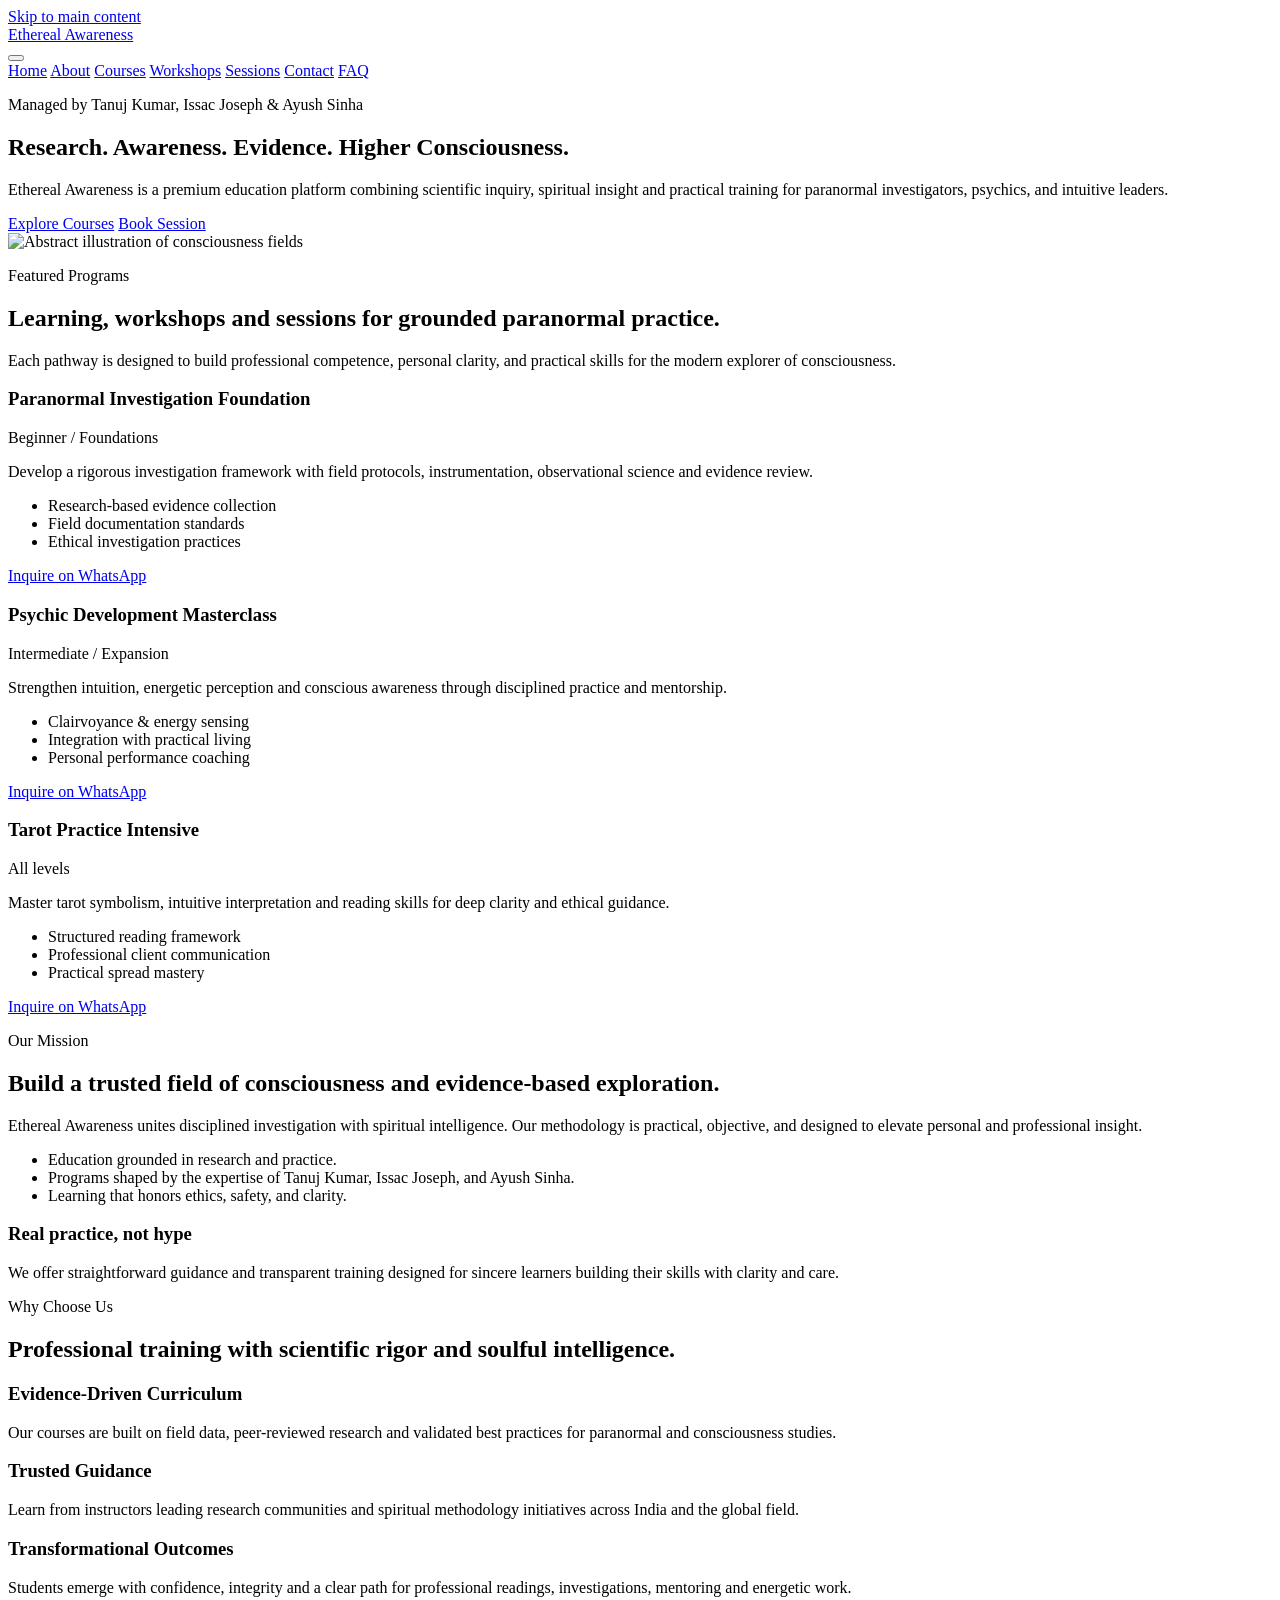
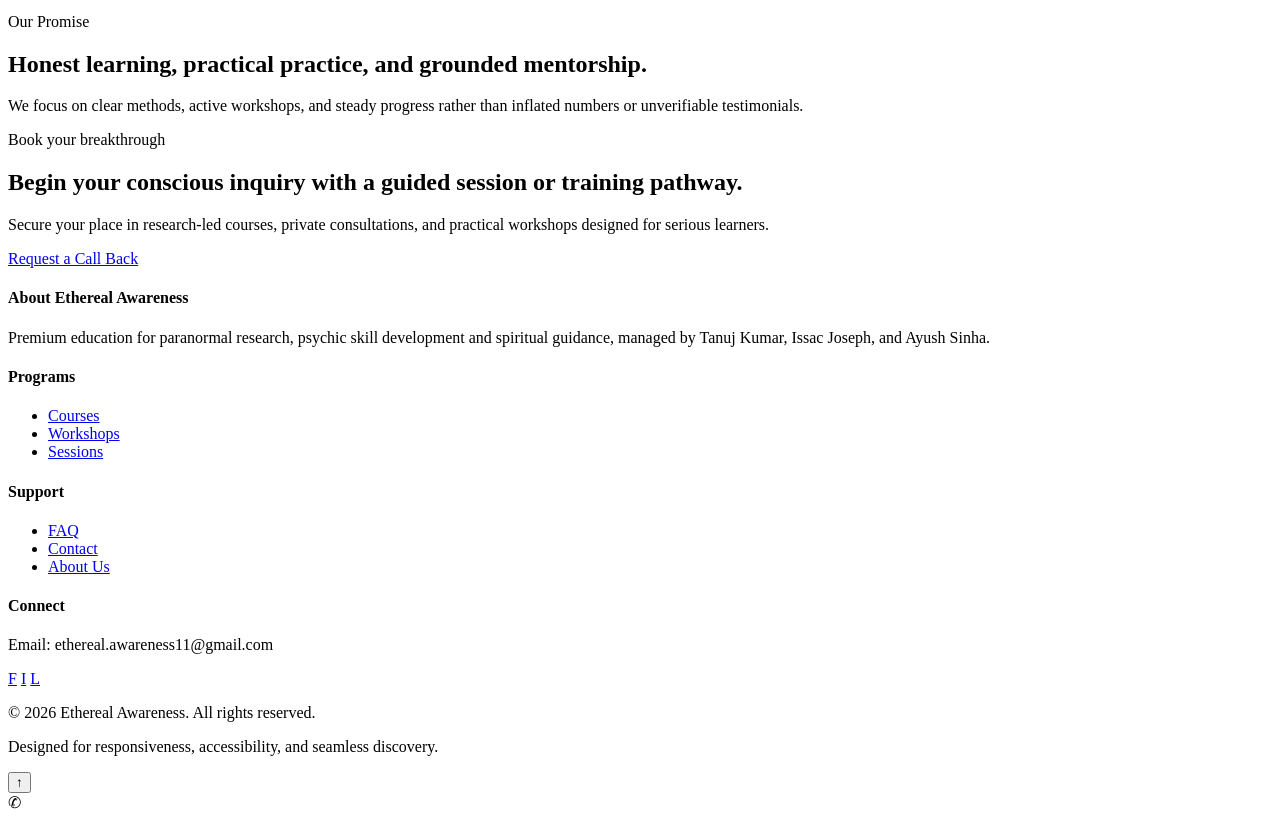
==== index.html @ 98757a9a "Add files via upload" ====
<!DOCTYPE html>
<html lang="en">
<head>
  <meta charset="UTF-8" />
  <meta http-equiv="X-UA-Compatible" content="IE=edge" />
  <meta name="viewport" content="width=device-width, initial-scale=1.0" />
  <title>Ethereal Awareness | Paranormal Education, Psychic Development & Spiritual Training</title>
  <meta name="description" content="Ethereal Awareness delivers premium paranormal education, investigator training, psychic development, tarot practice, and spiritual guidance. Managed by Tanuj Kumar, Issac Joseph, and Ayush Sinha." />
  <meta name="keywords" content="paranormal investigation India, psychic reading India, tarot reading, paranormal training, ghost investigation course, spiritual guidance, psychic development course, energy reading, paranormal workshops, intuition training" />
  <meta property="og:title" content="Ethereal Awareness | Paranormal Education & Psychic Training" />
  <meta property="og:description" content="Experience research-led spiritual training with Ethereal Awareness. Study paranormal investigation, psychic development, tarot reading and consciousness research." />
  <meta property="og:type" content="website" />
  <meta property="og:url" content="https://etherealawareness.vercel.app/" />
  <meta property="og:image" content="images/hero-illustration.svg" />
  <meta name="twitter:card" content="summary_large_image" />
  <meta name="twitter:title" content="Ethereal Awareness | Paranormal Education & Psychic Training" />
  <meta name="twitter:description" content="A premium platform for paranormal education, energy awareness, intuition training and investigative research guided by Tanuj Kumar, Issac Joseph, and Ayush Sinha." />
  <meta name="twitter:image" content="images/hero-illustration.svg" />
  <link rel="stylesheet" href="css/style.css" />
  <link rel="stylesheet" href="css/responsive.css" />
  <link rel="stylesheet" href="css/animations.css" />
</head>
<body data-schema="WebPage">
  <a class="skip-link" href="#main-content">Skip to main content</a>
  <div class="scroll-progress"></div>
  <header class="navbar transparent" role="banner">
    <div class="navbar-container container">
      <a class="navbar-brand" href="index.html">Ethereal Awareness</a>
      <nav>
        <button class="hamburger" type="button" aria-label="Toggle navigation">
          <span></span>
          <span></span>
          <span></span>
        </button>
        <div class="navbar-menu" role="navigation" aria-label="Primary navigation">
          <a href="index.html">Home</a>
          <a href="about.html">About</a>
          <a href="courses.html">Courses</a>
          <a href="workshops.html">Workshops</a>
          <a href="sessions.html">Sessions</a>
          <a href="contact.html">Contact</a>
          <a href="faq.html">FAQ</a>
        </div>
      </nav>
    </div>
  </header>

  <main id="main-content">
    <section class="hero">
      <div class="container hero-content scroll-animate">
        <p class="badge badge-secondary text-uppercase">Managed by Tanuj Kumar, Issac Joseph & Ayush Sinha</p>
        <h1>Research. Awareness. Evidence. Higher Consciousness.</h1>
        <p class="hero-subtitle">Ethereal Awareness is a premium education platform combining scientific inquiry, spiritual insight and practical training for paranormal investigators, psychics, and intuitive leaders.</p>
        <div class="hero-cta">
          <a class="btn btn-primary btn-large" href="courses.html">Explore Courses</a>
          <a class="btn btn-secondary btn-large" href="sessions.html">Book Session</a>
        </div>
        <img class="hero-illustration" src="images/hero-illustration.svg" alt="Abstract illustration of consciousness fields" loading="lazy" decoding="async" />
      </div>
    </section>

    <section class="container py-2xl">
      <div class="section-header scroll-animate">
        <p class="badge badge-accent">Featured Programs</p>
        <h2>Learning, workshops and sessions for grounded paranormal practice.</h2>
        <div class="divider"></div>
        <p>Each pathway is designed to build professional competence, personal clarity, and practical skills for the modern explorer of consciousness.</p>
      </div>

      <div class="grid grid-3 gap-lg">
        <article class="card course-card scroll-animate-scale">
          <h3 class="course-title">Paranormal Investigation Foundation</h3>
          <p class="course-level">Beginner / Foundations</p>
          <p class="course-description">Develop a rigorous investigation framework with field protocols, instrumentation, observational science and evidence review.</p>
          <ul class="course-benefits">
            <li>Research-based evidence collection</li>
            <li>Field documentation standards</li>
            <li>Ethical investigation practices</li>
          </ul>
          <a class="btn btn-secondary course-cta" href="https://wa.me/918809663323?text=Hi,%20I%20would%20like%20to%20inquire%20about%20Paranormal%20Investigation%20Foundation." target="_blank" rel="noopener">Inquire on WhatsApp</a>
        </article>

        <article class="card course-card scroll-animate-scale">
          <h3 class="course-title">Psychic Development Masterclass</h3>
          <p class="course-level">Intermediate / Expansion</p>
          <p class="course-description">Strengthen intuition, energetic perception and conscious awareness through disciplined practice and mentorship.</p>
          <ul class="course-benefits">
            <li>Clairvoyance & energy sensing</li>
            <li>Integration with practical living</li>
            <li>Personal performance coaching</li>
          </ul>
          <a class="btn btn-secondary course-cta" href="https://wa.me/918809663323?text=Hi,%20I%20would%20like%20to%20inquire%20about%20Psychic%20Development%20Masterclass." target="_blank" rel="noopener">Inquire on WhatsApp</a>
        </article>

        <article class="card course-card scroll-animate-scale">
          <h3 class="course-title">Tarot Practice Intensive</h3>
          <p class="course-level">All levels</p>
          <p class="course-description">Master tarot symbolism, intuitive interpretation and reading skills for deep clarity and ethical guidance.</p>
          <ul class="course-benefits">
            <li>Structured reading framework</li>
            <li>Professional client communication</li>
            <li>Practical spread mastery</li>
          </ul>
          <a class="btn btn-secondary course-cta" href="https://wa.me/918809663323?text=Hi,%20I%20would%20like%20to%20inquire%20about%20Tarot%20Practice%20Intensive." target="_blank" rel="noopener">Inquire on WhatsApp</a>
        </article>
      </div>
    </section>

    <section class="container py-2xl">
      <div class="grid grid-2 gap-lg items-center">
        <div class="scroll-animate-left">
          <p class="badge badge-accent">Our Mission</p>
          <h2>Build a trusted field of consciousness and evidence-based exploration.</h2>
          <p>Ethereal Awareness unites disciplined investigation with spiritual intelligence. Our methodology is practical, objective, and designed to elevate personal and professional insight.</p>
          <ul class="course-benefits">
            <li>Education grounded in research and practice.</li>
            <li>Programs shaped by the expertise of Tanuj Kumar, Issac Joseph, and Ayush Sinha.</li>
            <li>Learning that honors ethics, safety, and clarity.</li>
          </ul>
        </div>
        <div class="card card-glass scroll-animate-right">
          <h3>Real practice, not hype</h3>
          <p>We offer straightforward guidance and transparent training designed for sincere learners building their skills with clarity and care.</p>
        </div>
      </div>
    </section>

    <section class="container py-2xl">
      <div class="section-header scroll-animate">
        <p class="badge badge-accent">Why Choose Us</p>
        <h2>Professional training with scientific rigor and soulful intelligence.</h2>
        <div class="divider"></div>
      </div>

      <div class="grid grid-3 gap-lg">
        <article class="card scroll-animate-scale">
          <h3>Evidence-Driven Curriculum</h3>
          <p>Our courses are built on field data, peer-reviewed research and validated best practices for paranormal and consciousness studies.</p>
        </article>
        <article class="card scroll-animate-scale">
          <h3>Trusted Guidance</h3>
          <p>Learn from instructors leading research communities and spiritual methodology initiatives across India and the global field.</p>
        </article>
        <article class="card scroll-animate-scale">
          <h3>Transformational Outcomes</h3>
          <p>Students emerge with confidence, integrity and a clear path for professional readings, investigations, mentoring and energetic work.</p>
        </article>
      </div>
    </section>

    <section class="container py-2xl">
      <div class="section-header scroll-animate">
        <p class="badge badge-accent">Our Promise</p>
        <h2>Honest learning, practical practice, and grounded mentorship.</h2>
        <div class="divider"></div>
        <p>We focus on clear methods, active workshops, and steady progress rather than inflated numbers or unverifiable testimonials.</p>
      </div>
    </section>

    <section class="container py-2xl card-glass scroll-animate">
      <div class="grid grid-2 gap-lg items-center">
        <div>
          <p class="badge badge-success">Book your breakthrough</p>
          <h2>Begin your conscious inquiry with a guided session or training pathway.</h2>
          <p>Secure your place in research-led courses, private consultations, and practical workshops designed for serious learners.</p>
        </div>
        <div class="text-right">
          <a class="btn btn-primary btn-large" href="contact.html">Request a Call Back</a>
        </div>
      </div>
    </section>
  </main>

  <footer>
    <div class="container footer-content">
      <div class="footer-section">
        <h4>About Ethereal Awareness</h4>
        <p>Premium education for paranormal research, psychic skill development and spiritual guidance, managed by Tanuj Kumar, Issac Joseph, and Ayush Sinha.</p>
      </div>
      <div class="footer-section">
        <h4>Programs</h4>
        <ul class="footer-links">
          <li><a href="courses.html">Courses</a></li>
          <li><a href="workshops.html">Workshops</a></li>
          <li><a href="sessions.html">Sessions</a></li>
        </ul>
      </div>
      <div class="footer-section">
        <h4>Support</h4>
        <ul class="footer-links">
          <li><a href="faq.html">FAQ</a></li>
          <li><a href="contact.html">Contact</a></li>
          <li><a href="about.html">About Us</a></li>
        </ul>
      </div>
      <div class="footer-section">
        <h4>Connect</h4>
        <p>Email: ethereal.awareness11@gmail.com</p>
        <div class="footer-socials">
          <a href="https://www.facebook.com" target="_blank" rel="noopener" aria-label="Facebook">F</a>
          <a href="https://www.instagram.com" target="_blank" rel="noopener" aria-label="Instagram">I</a>
          <a href="https://www.linkedin.com" target="_blank" rel="noopener" aria-label="LinkedIn">L</a>
        </div>
      </div>
    </div>
    <div class="container footer-bottom">
      <p class="footer-copyright">© 2026 Ethereal Awareness. All rights reserved.</p>
      <p class="text-muted">Designed for responsiveness, accessibility, and seamless discovery.</p>
    </div>
  </footer>

  <button class="back-to-top" type="button" aria-label="Back to top">↑</button>
  <div class="whatsapp-float" data-href="https://wa.me/918809663323?text=Hello,%20I%20would%20like%20to%20learn%20more%20about%20Higher%20Awareness." aria-label="Chat on WhatsApp">✆</div>

  <script defer src="js/main.js"></script>
  <script defer src="js/animations.js"></script>
  <script defer src="js/forms.js"></script>
  <script defer src="js/seo.js"></script>
</body>
</html>
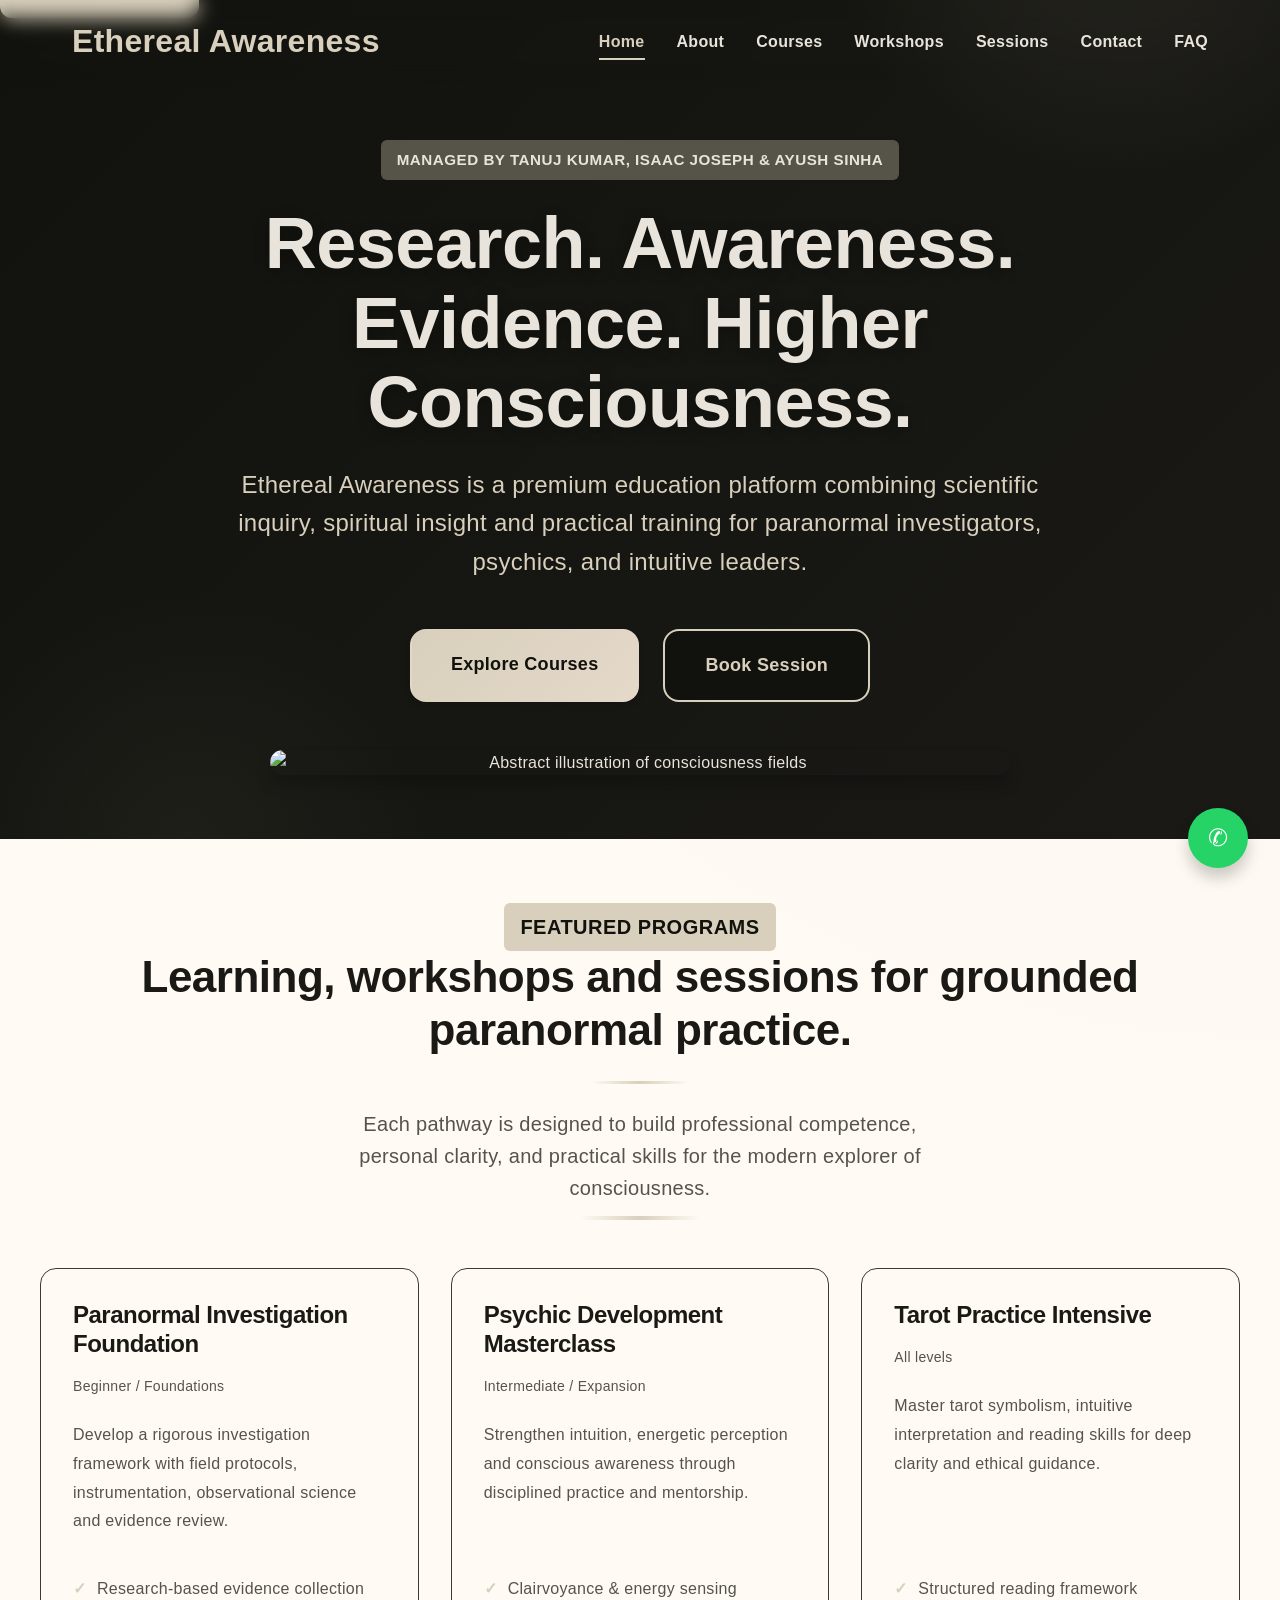
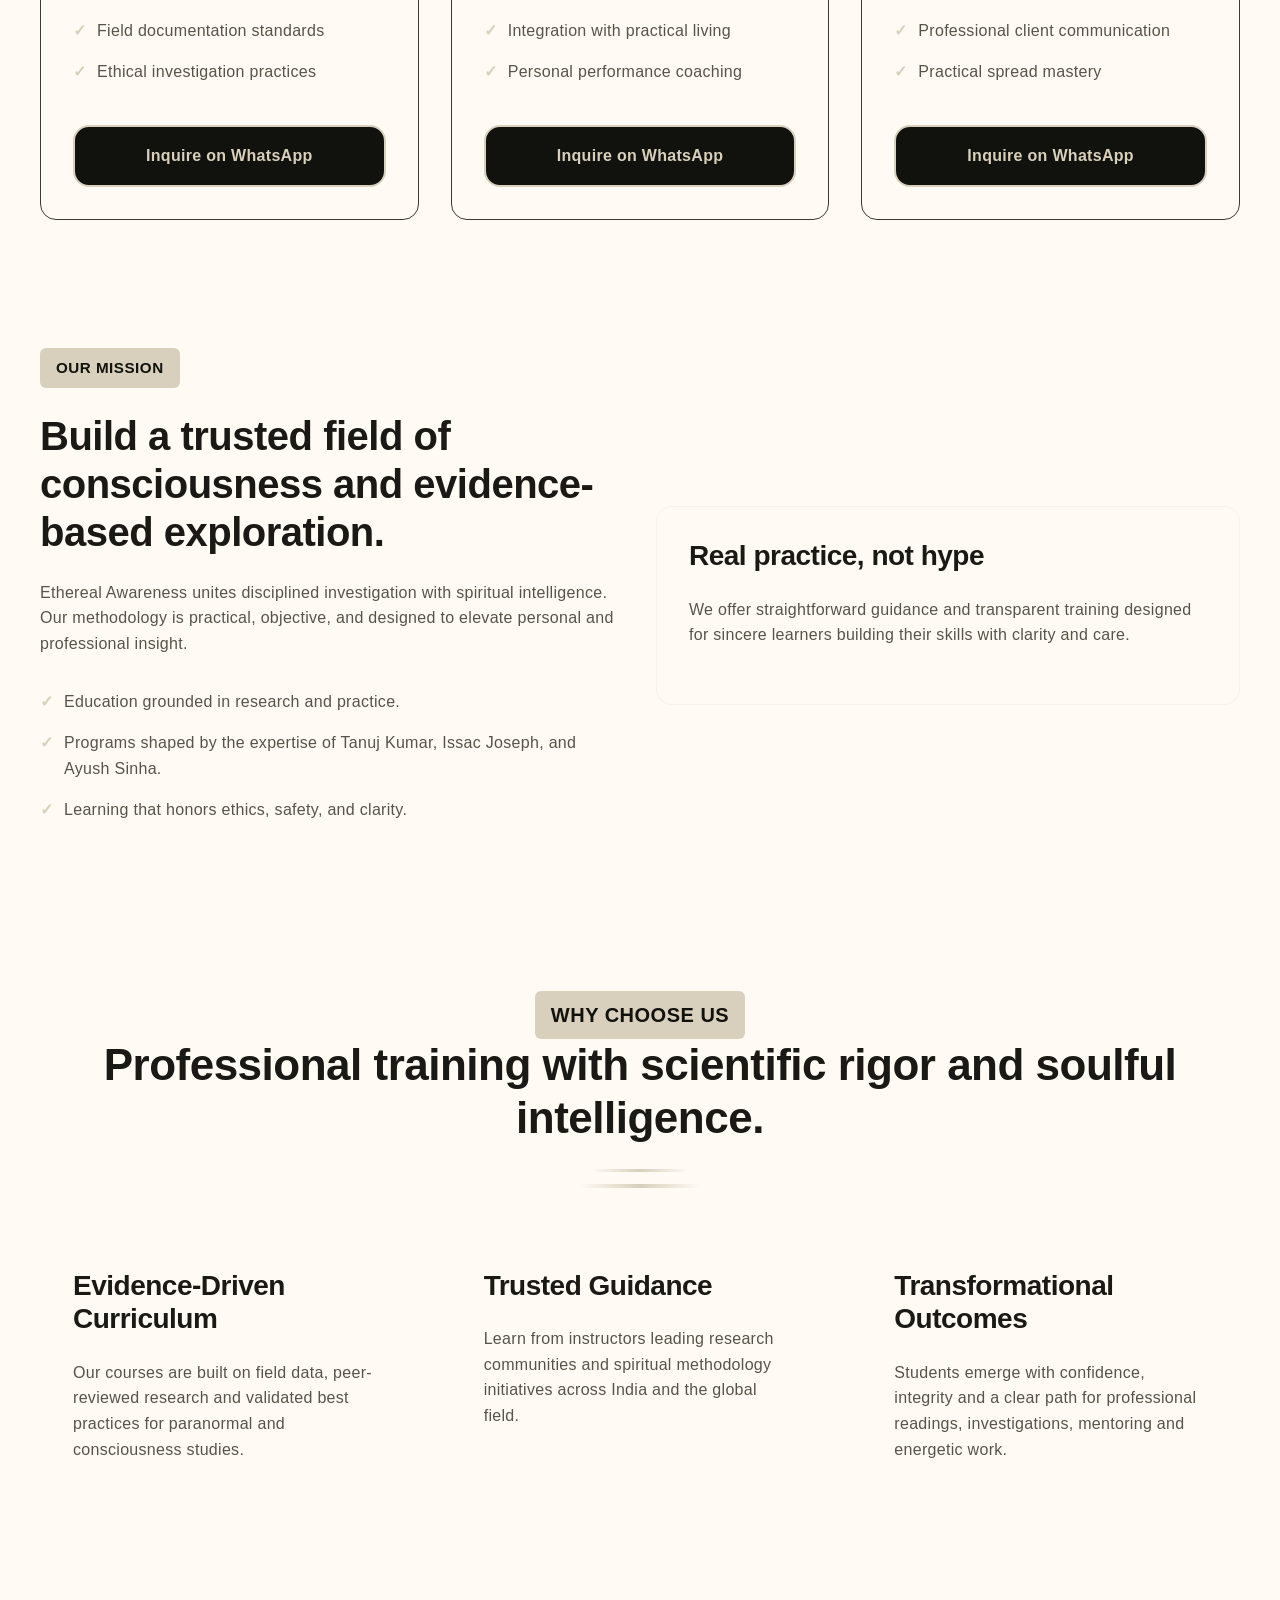
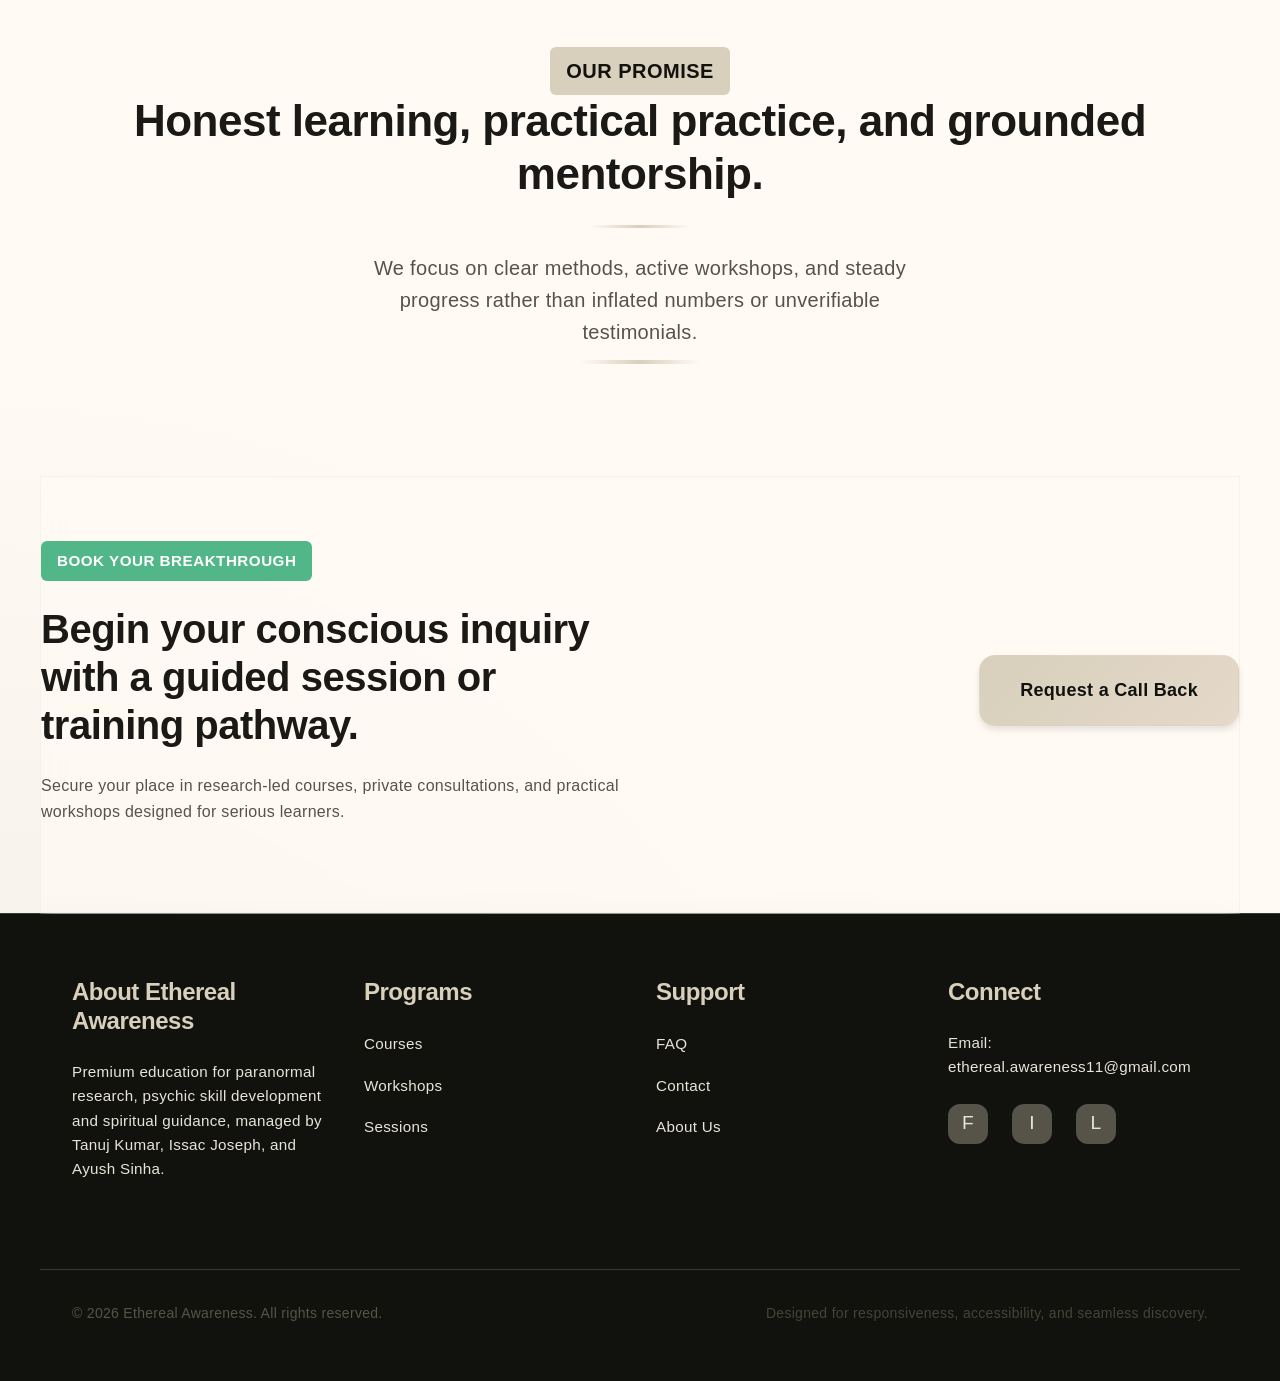
==== commit 11c2d966: "Fix HTML encoding issues in index.html" ====
--- a/index.html
+++ b/index.html
@@ -48,7 +48,7 @@
   <main id="main-content">
     <section class="hero">
       <div class="container hero-content scroll-animate">
-        <p class="badge badge-secondary text-uppercase">Managed by Tanuj Kumar, Issac Joseph & Ayush Sinha</p>
+        <p class="badge badge-secondary text-uppercase">Managed by Tanuj Kumar, Isaac Joseph & Ayush Sinha</p>
         <h1>Research. Awareness. Evidence. Higher Consciousness.</h1>
         <p class="hero-subtitle">Ethereal Awareness is a premium education platform combining scientific inquiry, spiritual insight and practical training for paranormal investigators, psychics, and intuitive leaders.</p>
         <div class="hero-cta">
@@ -217,4 +217,4 @@
   <script defer src="js/forms.js"></script>
   <script defer src="js/seo.js"></script>
 </body>
-</html>+</html>
--- a/css/style.css
+++ b/css/style.css
@@ -0,0 +1,1466 @@
+/*
+ * etherealawareness.vercel.app - Main Stylesheet
+ * Premium Spiritual & Paranormal Education Platform
+ * Build for Performance & Accessibility (WCAG AA)
+ */
+
+:root {
+  --primary-bg: #11120D;
+  --secondary: #565449;
+  --accent: #D8CFBC;
+  --light-bg: #FFFBF4;
+  --dark-text: #1A1915;
+  --light-text: #E8E4DB;
+  --border: #3A3935;
+  --success: #52B788;
+  --error: #D62828;
+  --warning: #F77F00;
+  
+  --spacing-xs: 0.5rem;
+  --spacing-sm: 1rem;
+  --spacing-md: 1.5rem;
+  --spacing-lg: 2rem;
+  --spacing-xl: 3rem;
+  --spacing-2xl: 4rem;
+  
+  --radius-sm: 0.375rem;
+  --radius-md: 0.75rem;
+  --radius-lg: 1rem;
+  --radius-xl: 1.5rem;
+  
+  --transition-fast: 150ms ease;
+  --transition-normal: 300ms ease;
+  --transition-slow: 500ms ease;
+  
+  --shadow-sm: 0 1px 2px rgba(0, 0, 0, 0.05);
+  --shadow-md: 0 4px 6px rgba(0, 0, 0, 0.1);
+  --shadow-lg: 0 10px 15px rgba(0, 0, 0, 0.2);
+  --shadow-xl: 0 20px 25px rgba(0, 0, 0, 0.3);
+}
+
+/* ========== RESET & GLOBALS ========== */
+
+*,
+*::before,
+*::after {
+  margin: 0;
+  padding: 0;
+  box-sizing: border-box;
+}
+
+html {
+  scroll-behavior: smooth;
+  -webkit-font-smoothing: antialiased;
+  -moz-osx-font-smoothing: grayscale;
+}
+
+body {
+  font-family: -apple-system, BlinkMacSystemFont, 'Segoe UI', Roboto, 'Helvetica Neue', Arial, sans-serif;
+  line-height: 1.6;
+  color: var(--dark-text);
+  background: radial-gradient(circle at top right, rgba(216, 207, 188, 0.12), transparent 24%), radial-gradient(circle at bottom left, rgba(86, 84, 73, 0.08), transparent 22%), var(--light-bg);
+  min-height: 100vh;
+  font-size: 1rem;
+  letter-spacing: 0.3px;
+}
+
+img,
+svg,
+picture {
+  max-width: 100%;
+  height: auto;
+  display: block;
+}
+
+/* ========== TYPOGRAPHY ========== */
+
+h1, h2, h3, h4, h5, h6 {
+  font-weight: 700;
+  line-height: 1.2;
+  margin-bottom: var(--spacing-md);
+  color: var(--dark-text);
+  letter-spacing: -0.5px;
+}
+
+h1 {
+  font-size: 3.5rem;
+}
+
+h2 {
+  font-size: 2.5rem;
+}
+
+h3 {
+  font-size: 1.75rem;
+}
+
+h4 {
+  font-size: 1.5rem;
+}
+
+h5 {
+  font-size: 1.25rem;
+}
+
+h6 {
+  font-size: 1rem;
+}
+
+p {
+  margin-bottom: var(--spacing-md);
+  color: var(--secondary);
+}
+
+a {
+  color: var(--accent);
+  text-decoration: none;
+  transition: color var(--transition-normal);
+}
+
+a:hover {
+  color: #E5D9C9;
+}
+
+strong {
+  font-weight: 600;
+  color: var(--dark-text);
+}
+
+em {
+  font-style: italic;
+  color: var(--secondary);
+}
+
+/* ========== BUTTONS ========== */
+
+.btn {
+  display: inline-block;
+  padding: 1rem 2rem;
+  border-radius: var(--radius-lg);
+  font-weight: 600;
+  text-align: center;
+  cursor: pointer;
+  border: 1px solid transparent;
+  transition: all var(--transition-normal);
+  font-size: 1rem;
+  text-decoration: none;
+  white-space: nowrap;
+  user-select: none;
+  position: relative;
+  overflow: hidden;
+  background-size: 200% 100%;
+}
+
+.btn:hover {
+  color: inherit;
+}
+
+.btn:active {
+  transform: scale(0.98);
+}
+
+.btn-primary {
+  background: linear-gradient(135deg, var(--accent) 0%, #E5D9C9 100%);
+  color: var(--primary-bg);
+  box-shadow: var(--shadow-md);
+}
+
+.btn-primary {
+  background: linear-gradient(135deg, var(--accent) 0%, #E5D9C9 100%);
+  color: var(--primary-bg);
+  box-shadow: var(--shadow-md);
+  background-position: left center;
+}
+
+.btn-primary:hover {
+  transform: translateY(-2px);
+  box-shadow: var(--shadow-lg);
+  background-position: right center;
+}
+
+.btn-secondary {
+  background: var(--primary-bg);
+  color: var(--accent);
+  border: 2px solid var(--accent);
+}
+
+.btn-secondary {
+  background: var(--primary-bg);
+  color: var(--accent);
+  border: 2px solid var(--accent);
+  background-position: left center;
+}
+
+.btn-secondary:hover {
+  background: var(--secondary);
+  color: var(--light-bg);
+  border-color: var(--light-bg);
+  transform: translateY(-1px);
+}
+
+.btn-small {
+  padding: 0.75rem 1.5rem;
+  font-size: 0.875rem;
+}
+
+.btn-large {
+  padding: 1.25rem 2.5rem;
+  font-size: 1.125rem;
+}
+
+.btn-block {
+  width: 100%;
+  display: block;
+}
+
+/* ========== FORMS ========== */
+
+input,
+textarea,
+select {
+  font-family: inherit;
+  font-size: 1rem;
+  width: 100%;
+  padding: var(--spacing-sm);
+  border: 2px solid var(--border);
+  border-radius: var(--radius-md);
+  background-color: var(--light-bg);
+  color: var(--dark-text);
+  transition: border-color var(--transition-normal), box-shadow var(--transition-normal);
+}
+
+input:focus,
+textarea:focus,
+select:focus {
+  outline: none;
+  border-color: var(--accent);
+  box-shadow: 0 0 0 3px rgba(216, 207, 188, 0.1);
+}
+
+input::placeholder,
+textarea::placeholder {
+  color: var(--secondary);
+  opacity: 0.7;
+}
+
+textarea {
+  resize: vertical;
+  min-height: 120px;
+}
+
+.form-group {
+  margin-bottom: var(--spacing-lg);
+}
+
+label {
+  display: block;
+  margin-bottom: var(--spacing-sm);
+  font-weight: 600;
+  color: var(--dark-text);
+}
+
+.error-message {
+  color: var(--error);
+  font-size: 0.875rem;
+  margin-top: 0.25rem;
+  display: none;
+}
+
+input.error,
+textarea.error {
+  border-color: var(--error);
+}
+
+input.error ~ .error-message,
+textarea.error ~ .error-message {
+  display: block;
+}
+
+.success-message {
+  color: var(--success);
+  font-size: 0.875rem;
+  margin-top: 0.25rem;
+  display: none;
+}
+
+input.success,
+textarea.success {
+  border-color: var(--success);
+}
+
+input.success ~ .success-message,
+textarea.success ~ .success-message {
+  display: block;
+}
+
+/* ========== CONTAINERS & LAYOUT ========== */
+
+.container {
+  width: 100%;
+  max-width: 1200px;
+  margin: 0 auto;
+  padding: 0 var(--spacing-lg);
+}
+
+.container-lg {
+  max-width: 1400px;
+}
+
+.container-sm {
+  max-width: 800px;
+}
+
+.grid {
+  display: grid;
+  gap: var(--spacing-lg);
+}
+
+.grid-2 {
+  grid-template-columns: repeat(2, 1fr);
+}
+
+.grid-3 {
+  grid-template-columns: repeat(3, 1fr);
+}
+
+.grid-4 {
+  grid-template-columns: repeat(4, 1fr);
+}
+
+.flex {
+  display: flex;
+}
+
+.flex-col {
+  flex-direction: column;
+}
+
+.justify-center {
+  justify-content: center;
+}
+
+.justify-between {
+  justify-content: space-between;
+}
+
+.items-center {
+  align-items: center;
+}
+
+.items-start {
+  align-items: flex-start;
+}
+
+.gap-sm {
+  gap: var(--spacing-sm);
+}
+
+.gap-md {
+  gap: var(--spacing-md);
+}
+
+.gap-lg {
+  gap: var(--spacing-lg);
+}
+
+/* ========== SPACING ========== */
+
+.mt-sm { margin-top: var(--spacing-sm); }
+.mt-md { margin-top: var(--spacing-md); }
+.mt-lg { margin-top: var(--spacing-lg); }
+.mt-xl { margin-top: var(--spacing-xl); }
+.mt-2xl { margin-top: var(--spacing-2xl); }
+
+.mb-sm { margin-bottom: var(--spacing-sm); }
+.mb-md { margin-bottom: var(--spacing-md); }
+.mb-lg { margin-bottom: var(--spacing-lg); }
+.mb-xl { margin-bottom: var(--spacing-xl); }
+.mb-2xl { margin-bottom: var(--spacing-2xl); }
+
+.py-sm { padding: var(--spacing-sm) 0; }
+.py-md { padding: var(--spacing-md) 0; }
+.py-lg { padding: var(--spacing-lg) 0; }
+.py-xl { padding: var(--spacing-xl) 0; }
+.py-2xl { padding: var(--spacing-2xl) 0; }
+
+.px-sm { padding: 0 var(--spacing-sm); }
+.px-md { padding: 0 var(--spacing-md); }
+.px-lg { padding: 0 var(--spacing-lg); }
+
+.p-sm { padding: var(--spacing-sm); }
+.p-md { padding: var(--spacing-md); }
+.p-lg { padding: var(--spacing-lg); }
+
+/* ========== CARDS ========== */
+
+.card {
+  background: var(--light-bg);
+  border-radius: var(--radius-lg);
+  border: 1px solid transparent;
+  padding: var(--spacing-lg);
+  transition: transform var(--transition-normal), box-shadow var(--transition-normal), border-color var(--transition-normal);
+  backdrop-filter: blur(10px);
+}
+
+.card:hover {
+  transform: translateY(-6px);
+  box-shadow: var(--shadow-xl);
+  border-color: rgba(216, 207, 188, 0.5);
+}
+
+.card-glass {
+  background: rgba(255, 251, 244, 0.7);
+  border: 1px solid rgba(216, 207, 188, 0.2);
+  backdrop-filter: blur(10px);
+}
+
+.card-dark {
+  background: var(--primary-bg);
+  color: var(--light-text);
+}
+
+.card-dark p {
+  color: var(--light-text);
+}
+
+.card-dark h1,
+.card-dark h2,
+.card-dark h3,
+.card-dark h4,
+.card-dark h5,
+.card-dark h6 {
+  color: var(--accent);
+}
+
+/* ========== SECTION ========== */
+
+section {
+  padding: var(--spacing-2xl) 0;
+  scroll-margin-top: 110px;
+}
+
+.section-header {
+  text-align: center;
+  margin-bottom: var(--spacing-2xl);
+  position: relative;
+}
+
+.section-header::after {
+  content: '';
+  position: absolute;
+  bottom: -1rem;
+  left: 50%;
+  transform: translateX(-50%);
+  width: 120px;
+  height: 4px;
+  background: linear-gradient(90deg, transparent, var(--accent), transparent);
+}
+
+.section-header h2 {
+  font-size: 2.75rem;
+  margin-bottom: var(--spacing-md);
+}
+
+.section-header p {
+  font-size: 1.25rem;
+  max-width: 600px;
+  margin: 0 auto;
+}
+
+.section-accent {
+  color: var(--accent);
+}
+
+/* ========== NAVBAR ========== */
+
+.navbar {
+  position: fixed;
+  top: 0;
+  left: 0;
+  right: 0;
+  background: rgba(17, 18, 13, 0.95);
+  backdrop-filter: blur(10px);
+  z-index: 1000;
+  padding: 1rem 0;
+  min-height: 72px;
+  border-bottom: 1px solid var(--border);
+  box-shadow: var(--shadow-md);
+}
+
+.navbar.transparent {
+  background: transparent;
+  border-bottom: transparent;
+  box-shadow: none;
+}
+
+.navbar.transparent.scrolled {
+  background: rgba(17, 18, 13, 0.95);
+  border-bottom: 1px solid var(--border);
+  box-shadow: var(--shadow-md);
+}
+
+.navbar-container {
+  display: flex;
+  justify-content: space-between;
+  align-items: center;
+  max-width: 1200px;
+  margin: 0 auto;
+  padding: 0 var(--spacing-lg);
+}
+
+.navbar-brand {
+  font-size: 2rem;
+  font-weight: 700;
+  color: var(--accent);
+  text-decoration: none;
+  transition: color var(--transition-normal);
+}
+
+.navbar-menu {
+  display: flex;
+  gap: var(--spacing-lg);
+  list-style: none;
+}
+
+.navbar-menu a {
+  color: var(--light-text);
+  font-weight: 600;
+  position: relative;
+  padding: 0.35rem 0;
+  transition: color var(--transition-normal), transform var(--transition-normal);
+}
+
+.navbar-menu a.active {
+  color: var(--accent);
+}
+
+.navbar-menu a.active::after {
+  width: 100%;
+}
+
+.navbar-menu a:hover {
+  transform: translateY(-1px);
+}
+
+.navbar-menu a::after {
+  content: '';
+  position: absolute;
+  bottom: 0;
+  left: 0;
+  width: 0;
+  height: 2px;
+  background: var(--accent);
+  transition: width var(--transition-normal);
+}
+
+.navbar-menu a:hover {
+  color: var(--accent);
+}
+
+.navbar-menu a:hover::after {
+  width: 100%;
+}
+
+.navbar-menu a.active {
+  color: var(--accent);
+}
+
+.navbar-menu a.active::after {
+  width: 100%;
+}
+
+.hamburger {
+  display: none;
+  flex-direction: column;
+  cursor: pointer;
+  gap: 5px;
+}
+
+.hamburger span {
+  width: 25px;
+  height: 2px;
+  background: var(--accent);
+  border-radius: 2px;
+  transition: all var(--transition-normal);
+}
+
+/* ========== HERO ========== */
+
+.hero {
+  min-height: calc(100vh - 72px);
+  display: flex;
+  align-items: center;
+  justify-content: center;
+  background: linear-gradient(135deg, var(--primary-bg) 0%, #1A1916 100%);
+  color: var(--light-text);
+  padding: 140px var(--spacing-lg) var(--spacing-2xl);
+  position: relative;
+  overflow: hidden;
+}
+
+.hero-content {
+  position: relative;
+  z-index: 1;
+  text-align: center;
+  max-width: 840px;
+  margin: 0 auto;
+}
+
+.hero-subtitle {
+  font-size: 1.35rem;
+  color: rgba(255, 255, 255, 0.92);
+  margin-bottom: var(--spacing-xl);
+  font-weight: 400;
+}
+
+.hero::before {
+  content: '';
+  position: absolute;
+  top: -50%;
+  right: -10%;
+  width: 600px;
+  height: 600px;
+  background: radial-gradient(circle, rgba(216, 207, 188, 0.1) 0%, transparent 70%);
+  border-radius: 50%;
+  animation: float 20s ease-in-out infinite;
+}
+
+.hero::after {
+  content: '';
+  position: absolute;
+  bottom: -30%;
+  left: -5%;
+  width: 500px;
+  height: 500px;
+  background: radial-gradient(circle, rgba(86, 84, 73, 0.15) 0%, transparent 70%);
+  border-radius: 50%;
+  animation: float 25s ease-in-out infinite reverse;
+}
+
+.hero-content {
+  position: relative;
+  z-index: 1;
+  text-align: center;
+  max-width: 900px;
+  margin: 0 auto;
+}
+
+.hero h1 {
+  font-size: 4.5rem;
+  margin-bottom: var(--spacing-md);
+  color: var(--light-text);
+  text-shadow: 0 4px 15px rgba(0, 0, 0, 0.3);
+  line-height: 1.1;
+}
+
+.hero-subtitle {
+  font-size: 1.5rem;
+  color: var(--accent);
+  margin-bottom: var(--spacing-xl);
+  font-weight: 300;
+}
+
+.hero-cta {
+  display: flex;
+  gap: var(--spacing-md);
+  justify-content: center;
+  flex-wrap: wrap;
+  margin-top: var(--spacing-xl);
+}
+
+/* ========== TESTIMONIALS ========== */
+
+.testimonials {
+  position: relative;
+  width: 100%;
+}
+
+.testimonial-slider {
+  position: relative;
+  overflow: hidden;
+}
+
+.testimonial-item {
+  display: none;
+  opacity: 0;
+  transition: opacity var(--transition-slow);
+  text-align: center;
+  padding: var(--spacing-xl);
+}
+
+.testimonial-item.active {
+  display: block;
+  opacity: 1;
+}
+
+.testimonial-content {
+  font-size: 1.25rem;
+  color: var(--dark-text);
+  margin-bottom: var(--spacing-lg);
+  font-style: italic;
+  line-height: 1.8;
+}
+
+.testimonial-author {
+  font-weight: 600;
+  color: var(--accent);
+  margin-bottom: 0.25rem;
+}
+
+.testimonial-title {
+  font-size: 0.875rem;
+  color: var(--secondary);
+}
+
+.testimonial-controls {
+  display: flex;
+  justify-content: center;
+  gap: var(--spacing-sm);
+  margin-top: var(--spacing-lg);
+}
+
+.testimonial-dot {
+  width: 14px;
+  height: 14px;
+  border-radius: 50%;
+  background: var(--border);
+  cursor: pointer;
+  transition: background var(--transition-normal), transform var(--transition-normal), box-shadow var(--transition-normal);
+}
+
+.testimonial-dot:hover {
+  transform: scale(1.25);
+  box-shadow: 0 0 0 6px rgba(216, 207, 188, 0.12);
+}
+
+.testimonial-dot.active {
+  background: var(--accent);
+  transform: scale(1.3);
+}
+
+/* ========== COURSE CARDS ========== */
+
+.course-card {
+  background: var(--light-bg);
+  border-radius: var(--radius-lg);
+  border: 1px solid var(--border);
+  padding: var(--spacing-lg);
+  display: flex;
+  flex-direction: column;
+  height: 100%;
+  transition: all var(--transition-normal);
+  position: relative;
+  overflow: hidden;
+}
+
+.course-card::before {
+  content: '';
+  position: absolute;
+  top: 0;
+  left: 0;
+  right: 0;
+  height: 4px;
+  background: linear-gradient(90deg, var(--accent), #E5D9C9);
+  transform: scaleX(0);
+  transform-origin: left;
+  transition: transform var(--transition-normal);
+}
+
+.course-card:hover {
+  transform: translateY(-8px);
+  box-shadow: var(--shadow-lg);
+  border-color: var(--accent);
+}
+
+.course-card:hover::before {
+  transform: scaleX(1);
+}
+
+.course-icon {
+  font-size: 2.5rem;
+  margin-bottom: var(--spacing-md);
+}
+
+.course-title {
+  font-size: 1.5rem;
+  margin-bottom: var(--spacing-sm);
+  color: var(--dark-text);
+}
+
+.course-duration {
+  display: inline-block;
+  background: var(--accent);
+  color: var(--primary-bg);
+  padding: 0.25rem 0.75rem;
+  border-radius: var(--radius-sm);
+  font-size: 0.75rem;
+  font-weight: 600;
+  margin-bottom: var(--spacing-md);
+}
+
+.course-level {
+  font-size: 0.875rem;
+  color: var(--secondary);
+  margin-bottom: var(--spacing-md);
+}
+
+.course-description {
+  flex-grow: 1;
+  margin-bottom: var(--spacing-lg);
+  color: var(--secondary);
+  line-height: 1.8;
+}
+
+.course-benefits {
+  list-style: none;
+  margin-bottom: var(--spacing-lg);
+}
+
+.course-benefits li {
+  padding: 0.5rem 0;
+  color: var(--secondary);
+  position: relative;
+  padding-left: 1.5rem;
+}
+
+.course-benefits li::before {
+  content: '✓';
+  position: absolute;
+  left: 0;
+  color: var(--accent);
+  font-weight: 700;
+}
+
+.course-price {
+  font-size: 1.5rem;
+  color: var(--accent);
+  font-weight: 700;
+  margin-bottom: var(--spacing-md);
+}
+
+.course-cta {
+  width: 100%;
+}
+
+/* ========== WORKSHOP CARDS ========== */
+
+.workshop-card {
+  background: var(--light-bg);
+  border-radius: var(--radius-lg);
+  border: 1px solid var(--border);
+  padding: var(--spacing-lg);
+  transition: all var(--transition-normal);
+  display: flex;
+  flex-direction: column;
+}
+
+.workshop-card:hover {
+  transform: translateY(-6px);
+  box-shadow: var(--shadow-lg);
+  border-color: var(--accent);
+}
+
+.workshop-date {
+  display: flex;
+  gap: var(--spacing-sm);
+  align-items: center;
+  color: var(--accent);
+  font-weight: 600;
+  margin-bottom: var(--spacing-md);
+}
+
+.workshop-title {
+  font-size: 1.5rem;
+  color: var(--dark-text);
+  margin-bottom: var(--spacing-sm);
+}
+
+.workshop-description {
+  color: var(--secondary);
+  margin-bottom: var(--spacing-md);
+  flex-grow: 1;
+}
+
+.workshop-meta {
+  display: flex;
+  justify-content: space-between;
+  padding: var(--spacing-md) 0;
+  border-top: 1px solid var(--border);
+  border-bottom: 1px solid var(--border);
+  margin: var(--spacing-md) 0;
+  font-size: 0.875rem;
+  color: var(--secondary);
+}
+
+.workshop-seats {
+  color: var(--accent);
+  font-weight: 600;
+}
+
+.countdown {
+  background: var(--primary-bg);
+  color: var(--accent);
+  padding: var(--spacing-md);
+  border-radius: var(--radius-md);
+  margin: var(--spacing-md) 0;
+  text-align: center;
+  font-weight: 600;
+}
+
+/* ========== SESSION CARDS ========== */
+
+.session-card {
+  background: linear-gradient(135deg, var(--light-bg) 0%, #FFFBF4 100%);
+  border-radius: var(--radius-lg);
+  border: 1px solid var(--border);
+  padding: var(--spacing-lg);
+  text-align: center;
+  transition: all var(--transition-normal);
+}
+
+.session-card:hover {
+  transform: translateY(-8px);
+  box-shadow: var(--shadow-xl);
+  border-color: var(--accent);
+}
+
+.session-icon {
+  font-size: 3rem;
+  margin-bottom: var(--spacing-md);
+}
+
+.session-title {
+  font-size: 1.5rem;
+  color: var(--dark-text);
+  margin-bottom: var(--spacing-md);
+}
+
+.session-description {
+  color: var(--secondary);
+  margin-bottom: var(--spacing-lg);
+  line-height: 1.8;
+}
+
+.session-pricing {
+  font-size: 1.25rem;
+  color: var(--accent);
+  font-weight: 700;
+  margin-bottom: var(--spacing-lg);
+}
+
+/* ========== FAQ ACCORDION ========== */
+
+.faq-item {
+  border: 1px solid var(--border);
+  border-radius: var(--radius-lg);
+  margin-bottom: var(--spacing-md);
+  overflow: hidden;
+  transition: all var(--transition-normal);
+}
+
+.faq-item:hover {
+  border-color: var(--accent);
+  box-shadow: var(--shadow-md);
+}
+
+.faq-question {
+  background: var(--light-bg);
+  padding: var(--spacing-lg);
+  cursor: pointer;
+  display: flex;
+  justify-content: space-between;
+  align-items: center;
+  font-weight: 600;
+  color: var(--dark-text);
+  transition: all var(--transition-normal);
+  user-select: none;
+}
+
+.faq-item.active .faq-question {
+  background: #F9F6EF;
+}
+
+.faq-icon {
+  transition: transform var(--transition-normal);
+  color: var(--accent);
+  font-weight: 700;
+}
+
+.faq-item.active .faq-icon {
+  transform: rotate(180deg);
+}
+
+.faq-answer {
+  background: var(--light-bg);
+  color: var(--secondary);
+  padding: 0 var(--spacing-lg) var(--spacing-lg) var(--spacing-lg);
+  max-height: 0;
+  overflow: hidden;
+  transition: max-height var(--transition-normal), padding var(--transition-normal);
+  line-height: 1.8;
+}
+
+.faq-item.active .faq-answer {
+  max-height: 500px;
+  padding: var(--spacing-lg);
+}
+
+/* ========== FOOTER ========== */
+
+footer {
+  background: var(--primary-bg);
+  color: var(--light-text);
+  padding: var(--spacing-2xl) 0 var(--spacing-lg) 0;
+  border-top: 1px solid var(--border);
+}
+
+.footer-content {
+  display: grid;
+  grid-template-columns: repeat(4, 1fr);
+  gap: var(--spacing-lg);
+  margin-bottom: var(--spacing-2xl);
+}
+
+.footer-section h4 {
+  color: var(--accent);
+  margin-bottom: var(--spacing-md);
+}
+
+.footer-section p {
+  color: var(--light-text);
+  font-size: 0.95rem;
+}
+
+.footer-links {
+  list-style: none;
+}
+
+.footer-links li {
+  margin-bottom: var(--spacing-sm);
+}
+
+.footer-links a {
+  color: var(--light-text);
+  text-decoration: none;
+  transition: color var(--transition-normal);
+  font-size: 0.95rem;
+}
+
+.footer-links a:hover {
+  color: var(--accent);
+}
+
+.footer-socials {
+  display: flex;
+  gap: var(--spacing-md);
+  margin-top: var(--spacing-md);
+}
+
+.footer-socials a {
+  display: inline-flex;
+  align-items: center;
+  justify-content: center;
+  width: 40px;
+  height: 40px;
+  background: var(--secondary);
+  border-radius: var(--radius-md);
+  color: var(--light-text);
+  transition: all var(--transition-normal);
+  font-size: 1.2rem;
+}
+
+.footer-socials a:hover {
+  background: var(--accent);
+  color: var(--primary-bg);
+  transform: translateY(-2px);
+}
+
+.footer-bottom {
+  border-top: 1px solid var(--border);
+  padding-top: var(--spacing-lg);
+  display: flex;
+  justify-content: space-between;
+  align-items: center;
+  font-size: 0.875rem;
+  color: var(--secondary);
+}
+
+.footer-copyright {
+  color: var(--secondary);
+}
+
+/* ========== FLOATING WHATSAPP BUTTON ========== */
+
+.whatsapp-float {
+  position: fixed;
+  bottom: 2rem;
+  right: 2rem;
+  z-index: 999;
+  background: #25D366;
+  color: white;
+  border-radius: 50%;
+  width: 60px;
+  height: 60px;
+  display: flex;
+  align-items: center;
+  justify-content: center;
+  box-shadow: var(--shadow-lg);
+  cursor: pointer;
+  transition: all var(--transition-normal);
+  font-size: 1.5rem;
+  text-decoration: none;
+  animation: pulse-whatsapp 2s ease-in-out infinite;
+}
+
+.whatsapp-float:hover {
+  transform: scale(1.1);
+  animation: none;
+}
+
+@keyframes pulse-whatsapp {
+  0%, 100% {
+    box-shadow: 0 0 0 0 rgba(37, 211, 102, 0.7);
+  }
+  50% {
+    box-shadow: 0 0 0 10px rgba(37, 211, 102, 0);
+  }
+}
+
+/* ========== SCROLL PROGRESS ========== */
+
+.scroll-progress {
+  position: fixed;
+  top: 0;
+  left: 0;
+  height: 3px;
+  background: linear-gradient(90deg, var(--accent), #E5D9C9);
+  width: 0%;
+  z-index: 1001;
+  transition: width 100ms linear;
+}
+
+/* ========== BACK TO TOP ========== */
+
+.back-to-top {
+  position: fixed;
+  bottom: 8rem;
+  right: 2rem;
+  width: 50px;
+  height: 50px;
+  background: var(--accent);
+  color: var(--primary-bg);
+  border-radius: 50%;
+  display: flex;
+  align-items: center;
+  justify-content: center;
+  cursor: pointer;
+  transition: all var(--transition-normal);
+  z-index: 999;
+  opacity: 0;
+  visibility: hidden;
+}
+
+.back-to-top.visible {
+  opacity: 1;
+  visibility: visible;
+}
+
+.back-to-top:hover {
+  transform: translateY(-4px);
+  box-shadow: var(--shadow-lg);
+}
+
+.back-to-top::before {
+  content: '↑';
+  font-size: 1.2rem;
+  font-weight: 700;
+}
+
+/* ========== LOADING SKELETON ========== */
+
+.skeleton {
+  background: linear-gradient(90deg, #E8E4DB 25%, #F5F2ED 50%, #E8E4DB 75%);
+  background-size: 200% 100%;
+  animation: skeleton-loading 2s infinite;
+}
+
+@keyframes skeleton-loading {
+  0% {
+    background-position: 200% 0;
+  }
+  100% {
+    background-position: -200% 0;
+  }
+}
+
+/* ========== UTILITIES ========== */
+
+.text-center {
+  text-align: center;
+}
+
+.text-right {
+  text-align: right;
+}
+
+.text-left {
+  text-align: left;
+}
+
+.text-sm {
+  font-size: 0.875rem;
+}
+
+.text-lg {
+  font-size: 1.25rem;
+}
+
+.text-xl {
+  font-size: 1.5rem;
+}
+
+.text-accent {
+  color: var(--accent);
+}
+
+.text-secondary {
+  color: var(--secondary);
+}
+
+.text-success {
+  color: var(--success);
+}
+
+.text-error {
+  color: var(--error);
+}
+
+.text-muted {
+  color: var(--secondary);
+  opacity: 0.75;
+}
+
+.font-bold {
+  font-weight: 700;
+}
+
+.font-semibold {
+  font-weight: 600;
+}
+
+.font-normal {
+  font-weight: 400;
+}
+
+.font-light {
+  font-weight: 300;
+}
+
+.italic {
+  font-style: italic;
+}
+
+.underline {
+  text-decoration: underline;
+}
+
+.hidden {
+  display: none !important;
+}
+
+.invisible {
+  visibility: hidden;
+}
+
+.truncate {
+  overflow: hidden;
+  text-overflow: ellipsis;
+  white-space: nowrap;
+}
+
+.line-clamp-2 {
+  display: -webkit-box;
+  -webkit-line-clamp: 2;
+  -webkit-box-orient: vertical;
+  overflow: hidden;
+}
+
+.line-clamp-3 {
+  display: -webkit-box;
+  -webkit-line-clamp: 3;
+  -webkit-box-orient: vertical;
+  overflow: hidden;
+}
+
+.opacity-50 {
+  opacity: 0.5;
+}
+
+.opacity-75 {
+  opacity: 0.75;
+}
+
+.blur {
+  filter: blur(4px);
+}
+
+/* ========== BADGE ========== */
+
+.badge {
+  display: inline-block;
+  padding: 0.5rem 1rem;
+  border-radius: var(--radius-sm);
+  font-size: 0.95rem;
+  font-weight: 600;
+  text-transform: uppercase;
+  letter-spacing: 0.5px;
+}
+
+.badge-accent {
+  background: var(--accent);
+  color: var(--primary-bg);
+}
+
+.badge-secondary {
+  background: var(--secondary);
+  color: var(--light-text);
+}
+
+.badge-success {
+  background: var(--success);
+  color: white;
+}
+
+.badge-error {
+  background: var(--error);
+  color: white;
+}
+
+/* ========== DIVIDER ========== */
+
+hr {
+  border: none;
+  height: 1px;
+  background: var(--border);
+  margin: var(--spacing-lg) 0;
+}
+
+.divider {
+  width: 100px;
+  height: 3px;
+  background: linear-gradient(90deg, transparent, var(--accent), transparent);
+  margin: var(--spacing-md) auto;
+}
+
+/* ========== IMAGE STYLES ========== */
+
+.hero-illustration {
+  width: 100%;
+  max-width: 740px;
+  display: block;
+  margin: var(--spacing-xl) auto 0;
+  border-radius: var(--radius-lg);
+  box-shadow: var(--shadow-lg);
+}
+
+/* ========== ANIMATIONS ========== */
+
+@keyframes float {
+  0%, 100% {
+    transform: translateY(0px) translateX(0px);
+  }
+  33% {
+    transform: translateY(-30px) translateX(10px);
+  }
+  66% {
+    transform: translateY(15px) translateX(-10px);
+  }
+}
+
+@keyframes fade-in {
+  from {
+    opacity: 0;
+  }
+  to {
+    opacity: 1;
+  }
+}
+
+@keyframes slide-in-up {
+  from {
+    opacity: 0;
+    transform: translateY(30px);
+  }
+  to {
+    opacity: 1;
+    transform: translateY(0);
+  }
+}
+
+@keyframes slide-in-down {
+  from {
+    opacity: 0;
+    transform: translateY(-30px);
+  }
+  to {
+    opacity: 1;
+    transform: translateY(0);
+  }
+}
+
+.fade-in {
+  animation: fade-in var(--transition-slow);
+}
+
+.fade-in-delay {
+  animation: fade-in var(--transition-slow);
+  animation-fill-mode: both;
+}
+
+/* ========== ACCESSIBILITY ========== */
+
+@media (prefers-reduced-motion: reduce) {
+  * {
+    animation-duration: 0.01ms !important;
+    animation-iteration-count: 1 !important;
+    transition-duration: 0.01ms !important;
+    scroll-behavior: auto !important;
+  }
+}
+
+/* Focus visible for keyboard navigation */
+:focus-visible {
+  outline: 2px solid var(--accent);
+  outline-offset: 2px;
+}
+
+/* Skip to main content link */
+.skip-link {
+  position: absolute;
+  top: -40px;
+  left: 0;
+  background: var(--accent);
+  color: var(--primary-bg);
+  padding: var(--spacing-sm) var(--spacing-md);
+  text-decoration: none;
+  z-index: 100;
+  border-radius: var(--radius-md);
+}
+
+.skip-link:focus {
+  top: 0;
+}
+
+/* Print styles */
+@media print {
+  body {
+    background: white;
+  }
+  
+  .navbar,
+  .whatsapp-float,
+  .back-to-top,
+  .scroll-progress {
+    display: none;
+  }
+}
--- a/css/responsive.css
+++ b/css/responsive.css
@@ -0,0 +1,804 @@
+/*
+ * etherealawareness.vercel.app - Responsive Design
+ * Mobile-first approach with breakpoints for tablet and desktop
+ */
+
+/* ========== TABLET (768px) ========== */
+
+@media (max-width: 768px) {
+  html {
+    font-size: 0.95rem;
+  }
+
+  h1 {
+    font-size: 2.5rem;
+  }
+
+  h2 {
+    font-size: 2rem;
+  }
+
+  h3 {
+    font-size: 1.5rem;
+  }
+
+  h4 {
+    font-size: 1.25rem;
+  }
+
+  .container {
+    padding: 0 var(--spacing-md);
+  }
+
+  .grid-4 {
+    grid-template-columns: repeat(2, 1fr);
+  }
+
+  .grid-4,
+  .grid-3 {
+    grid-template-columns: repeat(2, 1fr);
+  }
+
+  .grid-2 {
+    grid-template-columns: 1fr;
+  }
+
+  /* Navbar */
+  .navbar-menu {
+    display: none;
+    position: fixed;
+    top: 70px;
+    left: 0;
+    right: 0;
+    bottom: 0;
+    background: rgba(17, 18, 13, 0.97);
+    flex-direction: column;
+    gap: 0;
+    padding: var(--spacing-md) 0;
+    border-bottom: 1px solid var(--border);
+    z-index: 999;
+    overflow-y: auto;
+  }
+
+  .navbar-menu.active {
+    display: flex;
+  }
+
+  .navbar-menu a {
+    padding: var(--spacing-md) var(--spacing-lg);
+    border-bottom: 1px solid var(--border);
+    width: 100%;
+    display: block;
+  }
+
+  .navbar-menu a::after {
+    display: none;
+  }
+
+  .hamburger {
+    display: flex;
+  }
+
+  .hamburger.active span:nth-child(1) {
+    transform: rotate(45deg) translate(8px, 8px);
+  }
+
+  .hamburger.active span:nth-child(2) {
+    opacity: 0;
+  }
+
+  .hamburger.active span:nth-child(3) {
+    transform: rotate(-45deg) translate(7px, -7px);
+  }
+
+  /* Hero */
+  .hero {
+    min-height: 90vh;
+    padding: 100px var(--spacing-lg) var(--spacing-xl);
+  }
+
+  .hero h1 {
+    font-size: 2.5rem;
+  }
+
+  .hero-subtitle {
+    font-size: 1.25rem;
+  }
+
+  .hero-cta {
+    flex-direction: column;
+    gap: var(--spacing-sm);
+  }
+
+  .hero-cta .btn {
+    width: 100%;
+  }
+
+  .btn {
+    padding: 0.875rem 1.5rem;
+    font-size: 0.95rem;
+  }
+
+  /* Section */
+  section {
+    padding: var(--spacing-xl) 0;
+  }
+
+  .section-header {
+    margin-bottom: var(--spacing-xl);
+  }
+
+  .section-header h2 {
+    font-size: 2rem;
+  }
+
+  /* Cards */
+  .card {
+    padding: var(--spacing-md);
+  }
+
+  /* Course Cards */
+  .course-card {
+    padding: var(--spacing-md);
+  }
+
+  /* Footer */
+  .footer-content {
+    grid-template-columns: repeat(2, 1fr);
+    gap: var(--spacing-md);
+  }
+
+  .footer-bottom {
+    flex-direction: column;
+    gap: var(--spacing-md);
+    text-align: center;
+  }
+
+  /* Floating buttons */
+  .whatsapp-float {
+    bottom: 1.5rem;
+    right: 1.5rem;
+    width: 55px;
+    height: 55px;
+    font-size: 1.25rem;
+  }
+
+  .back-to-top {
+    bottom: 7rem;
+    right: 1.5rem;
+    width: 45px;
+    height: 45px;
+  }
+
+  /* Testimonials */
+  .testimonial-item {
+    padding: var(--spacing-md);
+  }
+
+  .testimonial-content {
+    font-size: 1rem;
+  }
+
+  /* FAQ */
+  .faq-question {
+    padding: var(--spacing-md);
+  }
+
+  .faq-answer {
+    padding: 0 var(--spacing-md) var(--spacing-md) var(--spacing-md);
+  }
+
+  .faq-item.active .faq-answer {
+    padding: var(--spacing-md);
+  }
+
+  /* Spacing adjustments */
+  .mt-2xl,
+  .mb-2xl,
+  .py-2xl {
+    margin: var(--spacing-xl) 0;
+    padding: var(--spacing-xl) 0;
+  }
+}
+
+/* ========== MEDIUM TABLET (1024px) ========== */
+
+@media (max-width: 1024px) {
+  .grid-4,
+  .grid-3 {
+    grid-template-columns: repeat(2, 1fr);
+  }
+
+  .grid-2 {
+    grid-template-columns: 1fr;
+  }
+
+  .hero {
+    padding: 100px var(--spacing-lg) var(--spacing-xl);
+  }
+
+  .hero h1 {
+    font-size: 3rem;
+  }
+
+  .section-header h2 {
+    font-size: 2.25rem;
+  }
+
+  .testimonial-item,
+  .course-card,
+  .session-card,
+  .workshop-card {
+    padding: var(--spacing-lg);
+  }
+
+  .footer-content {
+    grid-template-columns: repeat(2, 1fr);
+  }
+
+  .footer-bottom {
+    flex-direction: column;
+    align-items: center;
+    gap: var(--spacing-sm);
+  }
+}
+
+/* ========== MOBILE (480px) ========== */
+
+@media (max-width: 480px) {
+  html {
+    font-size: 0.9rem;
+  }
+
+  h1 {
+    font-size: 1.75rem;
+  }
+
+  h2 {
+    font-size: 1.5rem;
+  }
+
+  h3 {
+    font-size: 1.25rem;
+  }
+
+  h4 {
+    font-size: 1.1rem;
+  }
+
+  h5,
+  h6 {
+    font-size: 1rem;
+  }
+
+  .container {
+    padding: 0 var(--spacing-sm);
+  }
+
+  .container-lg,
+  .container-sm {
+    padding: 0 var(--spacing-sm);
+  }
+
+  /* Grid */
+  .grid-4,
+  .grid-3,
+  .grid-2 {
+    grid-template-columns: 1fr;
+  }
+
+  .grid {
+    gap: var(--spacing-md);
+  }
+
+  /* Navbar */
+  .navbar {
+    padding: 0.75rem 0;
+  }
+
+  .navbar-container {
+    padding: 0 var(--spacing-sm);
+  }
+
+  .navbar-brand {
+    font-size: 1.25rem;
+  }
+
+  .navbar-menu {
+    top: 60px;
+  }
+
+  /* Hero */
+  .hero {
+    min-height: auto;
+    padding: 80px var(--spacing-sm) var(--spacing-lg);
+  }
+
+  .hero::before,
+  .hero::after {
+    display: none;
+  }
+
+  .hero h1 {
+    font-size: 1.75rem;
+    line-height: 1.3;
+  }
+
+  .hero-subtitle {
+    font-size: 1rem;
+    margin-bottom: var(--spacing-lg);
+  }
+
+  .hero-cta {
+    gap: var(--spacing-sm);
+  }
+
+  /* Buttons */
+  .btn {
+    padding: 0.75rem 1.25rem;
+    font-size: 0.9rem;
+    border-radius: var(--radius-md);
+  }
+
+  .btn-large {
+    padding: 1rem 2rem;
+    font-size: 1rem;
+  }
+
+  /* Forms */
+  input,
+  textarea,
+  select {
+    padding: 0.75rem;
+    font-size: 1rem;
+  }
+
+  label {
+    font-size: 0.95rem;
+  }
+
+  .form-group {
+    margin-bottom: var(--spacing-md);
+  }
+
+  /* Cards */
+  .card {
+    padding: var(--spacing-md);
+  }
+
+  .card:hover {
+    transform: translateY(-2px);
+  }
+
+  /* Section */
+  section {
+    padding: var(--spacing-lg) 0;
+  }
+
+  .section-header {
+    margin-bottom: var(--spacing-lg);
+  }
+
+  .section-header h2 {
+    font-size: 1.5rem;
+    margin-bottom: var(--spacing-sm);
+  }
+
+  .section-header p {
+    font-size: 1rem;
+  }
+
+  /* Course Cards */
+  .course-card {
+    padding: var(--spacing-md);
+  }
+
+  .course-card:hover {
+    transform: translateY(-4px);
+  }
+
+  .course-icon {
+    font-size: 2rem;
+  }
+
+  .course-title {
+    font-size: 1.25rem;
+  }
+
+  .course-description {
+    font-size: 0.9rem;
+  }
+
+  /* Workshop Cards */
+  .workshop-card {
+    padding: var(--spacing-md);
+  }
+
+  .workshop-meta {
+    flex-wrap: wrap;
+    gap: var(--spacing-sm);
+  }
+
+  /* Session Cards */
+  .session-card {
+    padding: var(--spacing-md);
+  }
+
+  .session-icon {
+    font-size: 2.5rem;
+  }
+
+  .session-title {
+    font-size: 1.25rem;
+  }
+
+  /* Footer */
+  .footer-content {
+    grid-template-columns: 1fr;
+    gap: var(--spacing-lg);
+    text-align: center;
+  }
+
+  .footer-socials {
+    justify-content: center;
+  }
+
+  .footer-bottom {
+    font-size: 0.8rem;
+  }
+
+  .footer-section h4 {
+    font-size: 1.1rem;
+  }
+
+  /* Floating buttons */
+  .whatsapp-float {
+    bottom: 1rem;
+    right: 1rem;
+    width: 50px;
+    height: 50px;
+    font-size: 1.2rem;
+  }
+
+  .back-to-top {
+    bottom: 6rem;
+    right: 1rem;
+    width: 45px;
+    height: 45px;
+  }
+
+  /* Testimonials */
+  .testimonial-item {
+    padding: var(--spacing-md);
+  }
+
+  .testimonial-content {
+    font-size: 0.95rem;
+  }
+
+  .testimonial-author {
+    font-size: 0.9rem;
+  }
+
+  /* FAQ */
+  .faq-item {
+    margin-bottom: var(--spacing-sm);
+  }
+
+  .faq-question {
+    padding: var(--spacing-md);
+    font-size: 0.95rem;
+  }
+
+  .faq-answer {
+    padding: 0 var(--spacing-md) var(--spacing-md) var(--spacing-md);
+    font-size: 0.9rem;
+  }
+
+  .faq-item.active .faq-answer {
+    padding: var(--spacing-md);
+    max-height: 600px;
+  }
+
+  /* Spacing */
+  .gap-sm {
+    gap: var(--spacing-xs);
+  }
+
+  .gap-md {
+    gap: var(--spacing-sm);
+  }
+
+  .gap-lg {
+    gap: var(--spacing-md);
+  }
+
+  .mt-xl,
+  .mb-xl {
+    margin: var(--spacing-lg) 0;
+  }
+
+  .mt-2xl,
+  .mb-2xl {
+    margin: var(--spacing-xl) 0;
+  }
+
+  .py-xl {
+    padding: var(--spacing-lg) 0;
+  }
+
+  .py-2xl {
+    padding: var(--spacing-xl) 0;
+  }
+
+  /* Flexbox adjustments */
+  .flex {
+    flex-wrap: wrap;
+  }
+
+  /* Text sizes */
+  .text-sm {
+    font-size: 0.8rem;
+  }
+
+  .text-lg {
+    font-size: 1.1rem;
+  }
+
+  .text-xl {
+    font-size: 1.25rem;
+  }
+
+  /* Badge adjustments */
+  .badge {
+    padding: 0.2rem 0.5rem;
+    font-size: 0.65rem;
+  }
+
+  /* Divider */
+  .divider {
+    width: 80px;
+  }
+}
+
+/* ========== MEDIUM TABLET (1024px) ========== */
+
+@media (max-width: 1024px) {
+  .grid-4,
+  .grid-3 {
+    grid-template-columns: repeat(2, 1fr);
+  }
+
+  .hero {
+    padding: 100px var(--spacing-md) var(--spacing-xl);
+  }
+
+  .hero h1 {
+    font-size: 2.75rem;
+  }
+
+  .section-header h2 {
+    font-size: 2rem;
+  }
+
+  .testimonial-item {
+    padding: var(--spacing-lg);
+  }
+
+  .footer-content {
+    grid-template-columns: repeat(2, 1fr);
+  }
+
+  .footer-bottom {
+    flex-direction: column;
+    align-items: center;
+    gap: var(--spacing-sm);
+  }
+}
+
+/* ========== SMALL MOBILE (360px) ========== */
+
+@media (max-width: 360px) {
+  h1 {
+    font-size: 1.5rem;
+  }
+
+  h2 {
+    font-size: 1.25rem;
+  }
+
+  h3 {
+    font-size: 1.1rem;
+  }
+
+  .hero h1 {
+    font-size: 1.5rem;
+  }
+
+  .section-header h2 {
+    font-size: 1.25rem;
+  }
+
+  .btn {
+    padding: 0.65rem 1rem;
+    font-size: 0.85rem;
+  }
+
+  .hero-cta {
+    flex-direction: column;
+  }
+
+  .hero-cta .btn {
+    width: 100%;
+  }
+
+  .course-title,
+  .session-title,
+  .workshop-title {
+    font-size: 1.1rem;
+  }
+
+  .course-card,
+  .session-card,
+  .workshop-card {
+    padding: var(--spacing-sm);
+  }
+
+  .footer-content {
+    gap: var(--spacing-md);
+  }
+
+  .footer-section h4 {
+    font-size: 1rem;
+  }
+
+  .footer-section p,
+  .footer-links a {
+    font-size: 0.85rem;
+  }
+
+  .faq-question {
+    font-size: 0.9rem;
+  }
+}
+
+/* ========== LANDSCAPE ORIENTATION ========== */
+
+@media (max-height: 500px) and (orientation: landscape) {
+  .hero {
+    min-height: auto;
+    padding: 60px var(--spacing-lg) var(--spacing-lg);
+  }
+
+  .hero h1 {
+    font-size: 2rem;
+    margin-bottom: var(--spacing-sm);
+  }
+
+  .hero-subtitle {
+    font-size: 1rem;
+    margin-bottom: var(--spacing-md);
+  }
+}
+
+/* ========== HIGH DPI SCREENS ========== */
+
+@media (-webkit-min-device-pixel-ratio: 2), (min-resolution: 192dpi) {
+  body {
+    -webkit-font-smoothing: subpixel-antialiased;
+  }
+
+  .shadow-sm,
+  .shadow-md,
+  .shadow-lg,
+  .shadow-xl {
+    text-shadow: 0 0 1px rgba(0, 0, 0, 0.03);
+  }
+}
+
+/* ========== DARK MODE PREFERENCE ========== */
+
+@media (prefers-color-scheme: dark) {
+  :root {
+    --light-bg: #1A1915;
+    --dark-text: #E8E4DB;
+  }
+
+  body {
+    background-color: var(--primary-bg);
+    color: var(--light-text);
+  }
+
+  input,
+  textarea,
+  select {
+    background-color: var(--primary-bg);
+    color: var(--light-text);
+  }
+
+  input::placeholder,
+  textarea::placeholder {
+    color: var(--secondary);
+  }
+
+  .card {
+    background: var(--primary-bg);
+    border-color: var(--border);
+  }
+
+  .faq-question {
+    background: var(--primary-bg);
+    color: var(--light-text);
+  }
+
+  .faq-answer {
+    background: var(--primary-bg);
+  }
+}
+
+/* ========== WIDE SCREENS (1920px+) ========== */
+
+@media (min-width: 1920px) {
+  html {
+    font-size: 1.1rem;
+  }
+
+  .container {
+    max-width: 1600px;
+  }
+
+  h1 {
+    font-size: 4rem;
+  }
+
+  h2 {
+    font-size: 3rem;
+  }
+
+  section {
+    padding: var(--spacing-2xl) 0;
+  }
+
+  .grid-4 {
+    grid-template-columns: repeat(4, 1fr);
+  }
+
+  .grid-3 {
+    grid-template-columns: repeat(3, 1fr);
+  }
+}
+
+/* ========== PRINT MEDIA ========== */
+
+@media print {
+  * {
+    background: transparent !important;
+    color: black !important;
+    box-shadow: none !important;
+    text-shadow: none !important;
+  }
+
+  a,
+  a:visited {
+    text-decoration: underline;
+  }
+
+  a[href]::after {
+    content: " (" attr(href) ")";
+  }
+
+  img {
+    max-width: 100% !important;
+  }
+
+  @page {
+    margin: 0.5cm;
+  }
+
+  p,
+  h2,
+  h3 {
+    orphans: 3;
+    widows: 3;
+  }
+}
--- a/css/animations.css
+++ b/css/animations.css
@@ -0,0 +1,713 @@
+/*
+ * etherealawareness.vercel.app - Animations & Transitions
+ * Smooth, professional animations for enhanced UX
+ */
+
+/* ========== SCROLL ANIMATIONS ========== */
+
+.scroll-animate {
+  opacity: 0;
+  transform: translateY(30px);
+  transition: opacity var(--transition-slow), transform var(--transition-slow);
+}
+
+.scroll-animate.in-view {
+  opacity: 1;
+  transform: translateY(0);
+}
+
+.scroll-animate-left {
+  opacity: 0;
+  transform: translateX(-30px);
+  transition: opacity var(--transition-slow), transform var(--transition-slow);
+}
+
+.scroll-animate-left.in-view {
+  opacity: 1;
+  transform: translateX(0);
+}
+
+.scroll-animate-right {
+  opacity: 0;
+  transform: translateX(30px);
+  transition: opacity var(--transition-slow), transform var(--transition-slow);
+}
+
+.scroll-animate-right.in-view {
+  opacity: 1;
+  transform: translateX(0);
+}
+
+.scroll-animate-scale {
+  opacity: 0;
+  transform: scale(0.95);
+  transition: opacity var(--transition-slow), transform var(--transition-slow);
+}
+
+.scroll-animate-scale.in-view {
+  opacity: 1;
+  transform: scale(1);
+}
+
+/* ========== STAGGERED ANIMATIONS ========== */
+
+.stagger-item {
+  animation: none;
+}
+
+.stagger-item.animate {
+  animation: slide-in-up var(--transition-normal) ease forwards;
+}
+
+.stagger-item:nth-child(1) {
+  animation-delay: 0ms;
+}
+
+.stagger-item:nth-child(2) {
+  animation-delay: 100ms;
+}
+
+.stagger-item:nth-child(3) {
+  animation-delay: 200ms;
+}
+
+.stagger-item:nth-child(4) {
+  animation-delay: 300ms;
+}
+
+.stagger-item:nth-child(5) {
+  animation-delay: 400ms;
+}
+
+.stagger-item:nth-child(6) {
+  animation-delay: 500ms;
+}
+
+/* ========== FADE ANIMATIONS ========== */
+
+@keyframes fade-in {
+  from {
+    opacity: 0;
+  }
+  to {
+    opacity: 1;
+  }
+}
+
+@keyframes fade-out {
+  from {
+    opacity: 1;
+  }
+  to {
+    opacity: 0;
+  }
+}
+
+@keyframes fade-in-up {
+  from {
+    opacity: 0;
+    transform: translateY(20px);
+  }
+  to {
+    opacity: 1;
+    transform: translateY(0);
+  }
+}
+
+@keyframes fade-in-down {
+  from {
+    opacity: 0;
+    transform: translateY(-20px);
+  }
+  to {
+    opacity: 1;
+    transform: translateY(0);
+  }
+}
+
+@keyframes fade-in-left {
+  from {
+    opacity: 0;
+    transform: translateX(-20px);
+  }
+  to {
+    opacity: 1;
+    transform: translateX(0);
+  }
+}
+
+@keyframes fade-in-right {
+  from {
+    opacity: 0;
+    transform: translateX(20px);
+  }
+  to {
+    opacity: 1;
+    transform: translateX(0);
+  }
+}
+
+.fade-in {
+  animation: fade-in var(--transition-normal) ease;
+}
+
+.fade-out {
+  animation: fade-out var(--transition-normal) ease;
+}
+
+.fade-in-up {
+  animation: fade-in-up var(--transition-normal) ease;
+}
+
+.fade-in-down {
+  animation: fade-in-down var(--transition-normal) ease;
+}
+
+.fade-in-left {
+  animation: fade-in-left var(--transition-normal) ease;
+}
+
+.fade-in-right {
+  animation: fade-in-right var(--transition-normal) ease;
+}
+
+/* ========== SLIDE ANIMATIONS ========== */
+
+@keyframes slide-in-up {
+  from {
+    opacity: 0;
+    transform: translateY(30px);
+  }
+  to {
+    opacity: 1;
+    transform: translateY(0);
+  }
+}
+
+@keyframes slide-in-down {
+  from {
+    opacity: 0;
+    transform: translateY(-30px);
+  }
+  to {
+    opacity: 1;
+    transform: translateY(0);
+  }
+}
+
+@keyframes slide-in-left {
+  from {
+    opacity: 0;
+    transform: translateX(-30px);
+  }
+  to {
+    opacity: 1;
+    transform: translateX(0);
+  }
+}
+
+@keyframes slide-in-right {
+  from {
+    opacity: 0;
+    transform: translateX(30px);
+  }
+  to {
+    opacity: 1;
+    transform: translateX(0);
+  }
+}
+
+.slide-in-up {
+  animation: slide-in-up var(--transition-slow) ease;
+}
+
+.slide-in-down {
+  animation: slide-in-down var(--transition-slow) ease;
+}
+
+.slide-in-left {
+  animation: slide-in-left var(--transition-slow) ease;
+}
+
+.slide-in-right {
+  animation: slide-in-right var(--transition-slow) ease;
+}
+
+/* ========== ZOOM ANIMATIONS ========== */
+
+@keyframes zoom-in {
+  from {
+    opacity: 0;
+    transform: scale(0.9);
+  }
+  to {
+    opacity: 1;
+    transform: scale(1);
+  }
+}
+
+@keyframes zoom-out {
+  from {
+    opacity: 1;
+    transform: scale(1);
+  }
+  to {
+    opacity: 0;
+    transform: scale(0.9);
+  }
+}
+
+.zoom-in {
+  animation: zoom-in var(--transition-normal) ease;
+}
+
+.zoom-out {
+  animation: zoom-out var(--transition-normal) ease;
+}
+
+/* ========== BOUNCE ANIMATIONS ========== */
+
+@keyframes bounce {
+  0%, 100% {
+    transform: translateY(0);
+  }
+  50% {
+    transform: translateY(-10px);
+  }
+}
+
+@keyframes bounce-in {
+  0% {
+    opacity: 0;
+    transform: scale(0.3);
+  }
+  50% {
+    opacity: 1;
+    transform: scale(1.05);
+  }
+  70% {
+    transform: scale(0.9);
+  }
+  100% {
+    transform: scale(1);
+  }
+}
+
+.bounce {
+  animation: bounce 2s ease-in-out infinite;
+}
+
+.bounce-in {
+  animation: bounce-in var(--transition-slow) ease;
+}
+
+/* ========== PULSE ANIMATIONS ========== */
+
+@keyframes pulse {
+  0%, 100% {
+    opacity: 1;
+  }
+  50% {
+    opacity: 0.5;
+  }
+}
+
+@keyframes pulse-scale {
+  0%, 100% {
+    opacity: 1;
+    transform: scale(1);
+  }
+  50% {
+    opacity: 0.7;
+    transform: scale(1.05);
+  }
+}
+
+.pulse {
+  animation: pulse 2s ease-in-out infinite;
+}
+
+.pulse-scale {
+  animation: pulse-scale 2s ease-in-out infinite;
+}
+
+/* ========== GLOW ANIMATIONS ========== */
+
+@keyframes glow {
+  0%, 100% {
+    box-shadow: 0 0 5px rgba(216, 207, 188, 0.3);
+  }
+  50% {
+    box-shadow: 0 0 20px rgba(216, 207, 188, 0.6);
+  }
+}
+
+@keyframes glow-text {
+  0%, 100% {
+    text-shadow: 0 0 5px rgba(216, 207, 188, 0.3);
+  }
+  50% {
+    text-shadow: 0 0 20px rgba(216, 207, 188, 0.6);
+  }
+}
+
+.glow {
+  animation: glow 3s ease-in-out infinite;
+}
+
+.glow-text {
+  animation: glow-text 3s ease-in-out infinite;
+}
+
+/* ========== ROTATE ANIMATIONS ========== */
+
+@keyframes rotate {
+  from {
+    transform: rotate(0deg);
+  }
+  to {
+    transform: rotate(360deg);
+  }
+}
+
+@keyframes rotate-reverse {
+  from {
+    transform: rotate(360deg);
+  }
+  to {
+    transform: rotate(0deg);
+  }
+}
+
+.rotate {
+  animation: rotate 2s linear infinite;
+}
+
+.rotate-reverse {
+  animation: rotate-reverse 2s linear infinite;
+}
+
+/* ========== FLOAT ANIMATIONS ========== */
+
+@keyframes float {
+  0%, 100% {
+    transform: translateY(0px);
+  }
+  50% {
+    transform: translateY(-10px);
+  }
+}
+
+@keyframes float-slow {
+  0%, 100% {
+    transform: translateY(0px);
+  }
+  50% {
+    transform: translateY(-20px);
+  }
+}
+
+.float {
+  animation: float 3s ease-in-out infinite;
+}
+
+.float-slow {
+  animation: float-slow 4s ease-in-out infinite;
+}
+
+/* ========== SHIMMER ANIMATIONS ========== */
+
+@keyframes shimmer {
+  0% {
+    background-position: -1000px 0;
+  }
+  100% {
+    background-position: 1000px 0;
+  }
+}
+
+.shimmer {
+  background: linear-gradient(
+    90deg,
+    #E8E4DB 25%,
+    #F5F2ED 50%,
+    #E8E4DB 75%
+  );
+  background-size: 1000px 100%;
+  animation: shimmer 2s infinite;
+}
+
+/* ========== TYPEWRITER ANIMATION ========== */
+
+@keyframes typewriter {
+  from {
+    width: 0;
+  }
+  to {
+    width: 100%;
+  }
+}
+
+@keyframes blink {
+  0%, 100% {
+    opacity: 1;
+  }
+  50% {
+    opacity: 0;
+  }
+}
+
+.typewriter {
+  overflow: hidden;
+  border-right: 3px solid var(--accent);
+  white-space: nowrap;
+  animation: typewriter 3s steps(40) 1s 1 normal both;
+}
+
+.typewriter::after {
+  content: '';
+  animation: blink 0.75s steps(1) infinite;
+}
+
+/* ========== HOVER ANIMATIONS ========== */
+
+.hover-lift {
+  transition: transform var(--transition-normal);
+}
+
+.hover-lift:hover {
+  transform: translateY(-8px);
+}
+
+.hover-scale {
+  transition: transform var(--transition-normal);
+}
+
+.hover-scale:hover {
+  transform: scale(1.05);
+}
+
+.hover-glow {
+  transition: box-shadow var(--transition-normal), text-shadow var(--transition-normal);
+}
+
+.hover-glow:hover {
+  box-shadow: 0 0 20px rgba(216, 207, 188, 0.4);
+}
+
+.hover-tilt {
+  transition: transform var(--transition-normal);
+}
+
+.hover-tilt:hover {
+  transform: perspective(1000px) rotateX(2deg) rotateY(2deg);
+}
+
+.hover-bounce {
+  transition: transform var(--transition-normal);
+}
+
+.hover-bounce:active {
+  animation: bounce 0.5s ease;
+}
+
+/* ========== GRADIENT ANIMATIONS ========== */
+
+@keyframes gradient-shift {
+  0% {
+    background-position: 0% 50%;
+  }
+  50% {
+    background-position: 100% 50%;
+  }
+  100% {
+    background-position: 0% 50%;
+  }
+}
+
+.gradient-animate {
+  background: linear-gradient(
+    -45deg,
+    var(--primary-bg),
+    var(--secondary),
+    var(--accent),
+    var(--light-bg)
+  );
+  background-size: 400% 400%;
+  animation: gradient-shift 15s ease infinite;
+}
+
+/* ========== TRANSITION UTILITIES ========== */
+
+.transition-fast {
+  transition: all var(--transition-fast);
+}
+
+.transition-normal {
+  transition: all var(--transition-normal);
+}
+
+.transition-slow {
+  transition: all var(--transition-slow);
+}
+
+.transition-none {
+  transition: none;
+}
+
+/* ========== DELAY UTILITIES ========== */
+
+.delay-100 {
+  animation-delay: 100ms;
+}
+
+.delay-200 {
+  animation-delay: 200ms;
+}
+
+.delay-300 {
+  animation-delay: 300ms;
+}
+
+.delay-500 {
+  animation-delay: 500ms;
+}
+
+.delay-700 {
+  animation-delay: 700ms;
+}
+
+.delay-1000 {
+  animation-delay: 1000ms;
+}
+
+/* ========== LOADING ANIMATIONS ========== */
+
+@keyframes spin {
+  from {
+    transform: rotate(0deg);
+  }
+  to {
+    transform: rotate(360deg);
+  }
+}
+
+@keyframes spin-slow {
+  from {
+    transform: rotate(0deg);
+  }
+  to {
+    transform: rotate(360deg);
+  }
+}
+
+.spin {
+  animation: spin 1s linear infinite;
+}
+
+.spin-slow {
+  animation: spin-slow 3s linear infinite;
+}
+
+@keyframes ping {
+  75%, 100% {
+    transform: scale(2);
+    opacity: 0;
+  }
+}
+
+.ping {
+  animation: ping 1s cubic-bezier(0, 0, 0.2, 1) infinite;
+}
+
+/* ========== REVEAL ANIMATIONS ========== */
+
+@keyframes reveal-width {
+  from {
+    width: 0;
+  }
+  to {
+    width: 100%;
+  }
+}
+
+@keyframes reveal-height {
+  from {
+    height: 0;
+  }
+  to {
+    height: 100%;
+  }
+}
+
+.reveal-width {
+  animation: reveal-width var(--transition-slow) ease forwards;
+}
+
+.reveal-height {
+  animation: reveal-height var(--transition-slow) ease forwards;
+}
+
+/* ========== TEXT ANIMATIONS ========== */
+
+@keyframes text-gradient {
+  0% {
+    background-position: 0% 50%;
+  }
+  50% {
+    background-position: 100% 50%;
+  }
+  100% {
+    background-position: 0% 50%;
+  }
+}
+
+.text-gradient {
+  background: linear-gradient(90deg, var(--accent), #E5D9C9, var(--accent));
+  background-size: 200% auto;
+  -webkit-background-clip: text;
+  -webkit-text-fill-color: transparent;
+  background-clip: text;
+  animation: text-gradient 3s ease infinite;
+}
+
+/* ========== PAGE TRANSITIONS ========== */
+
+.page-enter {
+  animation: fade-in var(--transition-slow) ease;
+}
+
+.page-exit {
+  animation: fade-out var(--transition-slow) ease;
+}
+
+/* ========== ACCESSIBILITY - RESPECT MOTION PREFERENCES ========== */
+
+@media (prefers-reduced-motion: reduce) {
+  * {
+    animation-duration: 0.01ms !important;
+    animation-iteration-count: 1 !important;
+    transition-duration: 0.01ms !important;
+  }
+
+  .scroll-animate,
+  .scroll-animate-left,
+  .scroll-animate-right,
+  .scroll-animate-scale {
+    transition: none;
+  }
+
+  .scroll-animate.in-view,
+  .scroll-animate-left.in-view,
+  .scroll-animate-right.in-view,
+  .scroll-animate-scale.in-view {
+    opacity: 1;
+    transform: none;
+  }
+
+  .hover-lift:hover,
+  .hover-scale:hover,
+  .hover-tilt:hover {
+    transform: none;
+  }
+}
